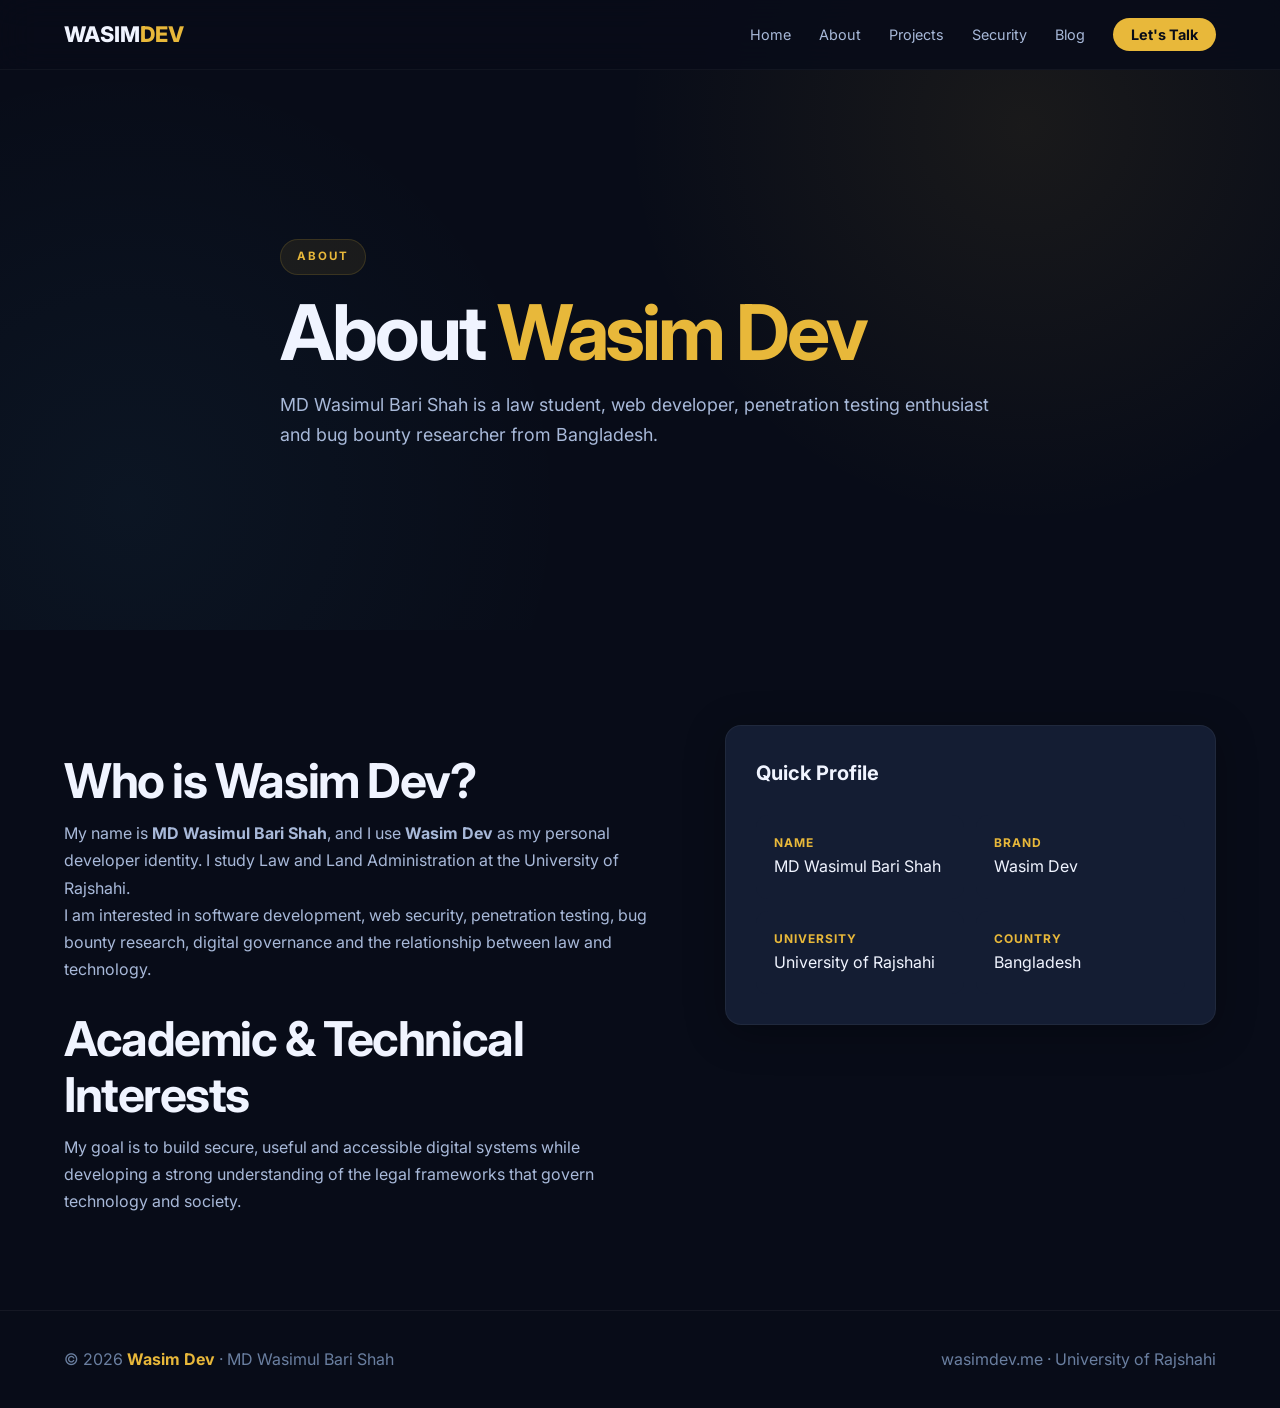
==== about/index.html @ ef6e9a5e "Rename Index.html to index.html" ====
<!doctype html><html lang="en"><head>
<meta charset="UTF-8"><meta name="viewport" content="width=device-width,initial-scale=1">
<title>About Wasim Dev | MD Wasimul Bari Shah</title>
<meta name="description" content="Learn about Wasim Dev (MD Wasimul Bari Shah), a University of Rajshahi law student, web developer and cybersecurity enthusiast from Bangladesh.">
<meta name="author" content="MD Wasimul Bari Shah">
<link rel="canonical" href="https://wasimdev.me/about">
<meta property="og:type" content="website"><meta property="og:title" content="About Wasim Dev | MD Wasimul Bari Shah"><meta property="og:description" content="Learn about Wasim Dev (MD Wasimul Bari Shah), a University of Rajshahi law student, web developer and cybersecurity enthusiast from Bangladesh."><meta property="og:url" content="https://wasimdev.me/about"><meta property="og:site_name" content="Wasim Dev">
<meta name="twitter:card" content="summary_large_image"><meta name="twitter:title" content="About Wasim Dev | MD Wasimul Bari Shah"><meta name="twitter:description" content="Learn about Wasim Dev (MD Wasimul Bari Shah), a University of Rajshahi law student, web developer and cybersecurity enthusiast from Bangladesh.">
<link rel="preconnect" href="https://fonts.googleapis.com"><link rel="preconnect" href="https://fonts.gstatic.com" crossorigin>
<link href="https://fonts.googleapis.com/css2?family=Inter:wght@400;500;600;700;800&display=swap" rel="stylesheet">
<link rel="stylesheet" href="/assets/style.css">
<script type="application/ld+json">
{
  "@context":"https://schema.org",
  "@type":"WebSite",
  "name":"Wasim Dev",
  "alternateName":["Wasim","WasimDev","MD Wasimul Bari Shah"],
  "url":"https://wasimdev.me/"
}
</script>
<script type="application/ld+json">
{
  "@context":"https://schema.org",
  "@type":"Person",
  "@id":"https://wasimdev.me/#person",
  "name":"MD Wasimul Bari Shah",
  "alternateName":["Wasim","Wasim Dev","WasimDev"],
  "url":"https://wasimdev.me/",
  "jobTitle":"Web Developer & Security Researcher",
  "description":"Law student, Web & App Developer, Penetration Tester and Bug Bounty Hunter.",
  "affiliation":{"@type":"CollegeOrUniversity","name":"University of Rajshahi","url":"https://www.ru.ac.bd/"},
  "knowsAbout":["Web Development","App Development","Cybersecurity","Penetration Testing","Bug Bounty Hunting","Law","Land Administration"]
}
</script>
</head>
<body><nav><div class="container nav-inner">
<a class="logo" href="/">WASIM<span>DEV</span></a>
<ul class="nav-links">
<li><a href="/">Home</a></li><li><a href="/about">About</a></li><li><a href="/projects">Projects</a></li><li><a href="/security">Security</a></li><li><a href="/blog">Blog</a></li><li><a class="nav-cta" href="/#contact">Let's Talk</a></li>
</ul><button class="menu" aria-label="Open navigation" aria-expanded="false">☰</button>
</div></nav><main><section class="page-hero"><div class="container"><span class="tag">About</span><h1>About <span class="gold">Wasim Dev</span></h1><p class="lead">MD Wasimul Bari Shah is a law student, web developer, penetration testing enthusiast and bug bounty researcher from Bangladesh.</p></div></section>
<section><div class="container about-layout"><article><h2>Who is Wasim Dev?</h2><p>My name is <strong>MD Wasimul Bari Shah</strong>, and I use <strong>Wasim Dev</strong> as my personal developer identity. I study Law and Land Administration at the University of Rajshahi.</p><p>I am interested in software development, web security, penetration testing, bug bounty research, digital governance and the relationship between law and technology.</p><h2>Academic & Technical Interests</h2><p>My goal is to build secure, useful and accessible digital systems while developing a strong understanding of the legal frameworks that govern technology and society.</p></article><aside class="card"><h3>Quick Profile</h3><div class="facts"><div class="fact"><strong>Name</strong><span>MD Wasimul Bari Shah</span></div><div class="fact"><strong>Brand</strong><span>Wasim Dev</span></div><div class="fact"><strong>University</strong><span>University of Rajshahi</span></div><div class="fact"><strong>Country</strong><span>Bangladesh</span></div></div></aside></div></section></main><footer><div class="container footer-inner"><div>© <span id="year"></span> <strong>Wasim Dev</strong> · MD Wasimul Bari Shah</div><div>wasimdev.me · University of Rajshahi</div></div></footer><script src="/assets/script.js" defer></script></body></html>
---- assets/style.css ----
:root{--bg:#080c18;--bg2:#0f1629;--card:#141d33;--card2:#1a2642;--text:#f0f4ff;--muted:#a8b9d9;--dim:#6a7fa0;--gold:#e8b83a;--gold2:#f5d96a;--blue:#4fc3f7;--radius:16px}
*{box-sizing:border-box;margin:0;padding:0}html{scroll-behavior:smooth}body{font-family:Inter,system-ui,sans-serif;background:var(--bg);color:var(--text);line-height:1.7;-webkit-font-smoothing:antialiased}a{text-decoration:none;color:inherit}img{max-width:100%;display:block}.container{max-width:1200px;margin:auto;padding:0 24px}
nav{position:fixed;top:0;left:0;width:100%;z-index:1000;padding:16px 0;background:rgba(8,12,24,.88);backdrop-filter:blur(18px);border-bottom:1px solid rgba(255,255,255,.04)}
.nav-inner{display:flex;align-items:center;justify-content:space-between}.logo{font-size:1.35rem;font-weight:800}.logo span,.gold{color:var(--gold)}.nav-links{display:flex;gap:28px;list-style:none;align-items:center}.nav-links a{color:var(--muted);font-size:.9rem}.nav-links a:hover,.nav-links a.active{color:var(--gold)}.nav-cta{background:var(--gold);color:#080c18!important;padding:8px 18px;border-radius:999px;font-weight:700!important}
.menu{display:none;background:none;border:0;color:white;font-size:1.5rem}.hero,.page-hero{padding:150px 0 90px;min-height:70vh;display:flex;align-items:center;background:radial-gradient(circle at 80% 20%,rgba(232,184,58,.08),transparent 35%),radial-gradient(circle at 10% 80%,rgba(79,195,247,.05),transparent 35%)}.hero-grid{display:grid;grid-template-columns:1.1fr .9fr;gap:60px;align-items:center}.tag{display:inline-block;color:var(--gold);background:rgba(232,184,58,.08);border:1px solid rgba(232,184,58,.15);padding:7px 16px;border-radius:999px;font-size:.72rem;letter-spacing:2px;text-transform:uppercase;font-weight:700;margin-bottom:18px}
h1{font-size:clamp(2.7rem,6vw,5rem);line-height:1.03;letter-spacing:-.04em}h2{font-size:clamp(2rem,4vw,3rem);line-height:1.15;letter-spacing:-.03em}h3{font-size:1.25rem}.lead{font-size:1.12rem;color:var(--muted);max-width:720px;margin-top:18px}.actions{display:flex;gap:14px;flex-wrap:wrap;margin-top:30px}.btn{display:inline-flex;align-items:center;gap:9px;padding:13px 25px;border-radius:999px;font-weight:700}.btn-primary{background:var(--gold);color:#080c18}.btn-secondary{border:1px solid rgba(255,255,255,.14);color:var(--text)}.btn:hover{transform:translateY(-2px)}
section{padding:95px 0}.section-head{text-align:center;max-width:720px;margin:0 auto 48px}.section-head p{color:var(--muted);margin-top:12px}.grid{display:grid;grid-template-columns:repeat(3,1fr);gap:24px}.grid-2{display:grid;grid-template-columns:repeat(2,1fr);gap:24px}.card{background:var(--card);border:1px solid rgba(255,255,255,.05);border-radius:var(--radius);padding:30px;box-shadow:0 8px 40px rgba(0,0,0,.3)}.card p{color:var(--muted);margin-top:10px}.card .icon{font-size:2rem;color:var(--gold);margin-bottom:14px}.chips{display:flex;flex-wrap:wrap;gap:8px;margin-top:18px}.chip{font-size:.72rem;color:var(--muted);padding:4px 11px;border:1px solid rgba(232,184,58,.12);border-radius:999px;background:rgba(232,184,58,.06)}
.about-layout{display:grid;grid-template-columns:1.1fr .9fr;gap:60px;align-items:start}.muted{color:var(--muted)}.facts{display:grid;grid-template-columns:repeat(2,1fr);gap:12px;margin-top:25px}.fact{background:var(--card);padding:18px;border-radius:12px}.fact strong{display:block;color:var(--gold);font-size:.75rem;text-transform:uppercase;letter-spacing:1px}.fact span{color:var(--text)}
article h2,article h3{margin:28px 0 12px}article p,article li{color:var(--muted)}article ul{padding-left:22px}article li{margin:6px 0}.post-list{display:grid;gap:18px}.post{display:block}.post:hover{border-color:rgba(232,184,58,.25)}
footer{padding:35px 0;border-top:1px solid rgba(255,255,255,.05);color:var(--dim)}.footer-inner{display:flex;justify-content:space-between;gap:20px;flex-wrap:wrap}.footer-inner strong{color:var(--gold)}
@media(max-width:850px){.hero-grid,.about-layout,.grid-2{grid-template-columns:1fr}.grid{grid-template-columns:1fr}.nav-links{position:fixed;right:-100%;top:0;width:280px;height:100vh;background:var(--bg2);flex-direction:column;justify-content:center;transition:.3s}.nav-links.open{right:0}.menu{display:block;z-index:1001}.nav-cta{padding:10px 24px}.hero{text-align:center}.hero .actions{justify-content:center}.facts{grid-template-columns:1fr}section{padding:70px 0}}
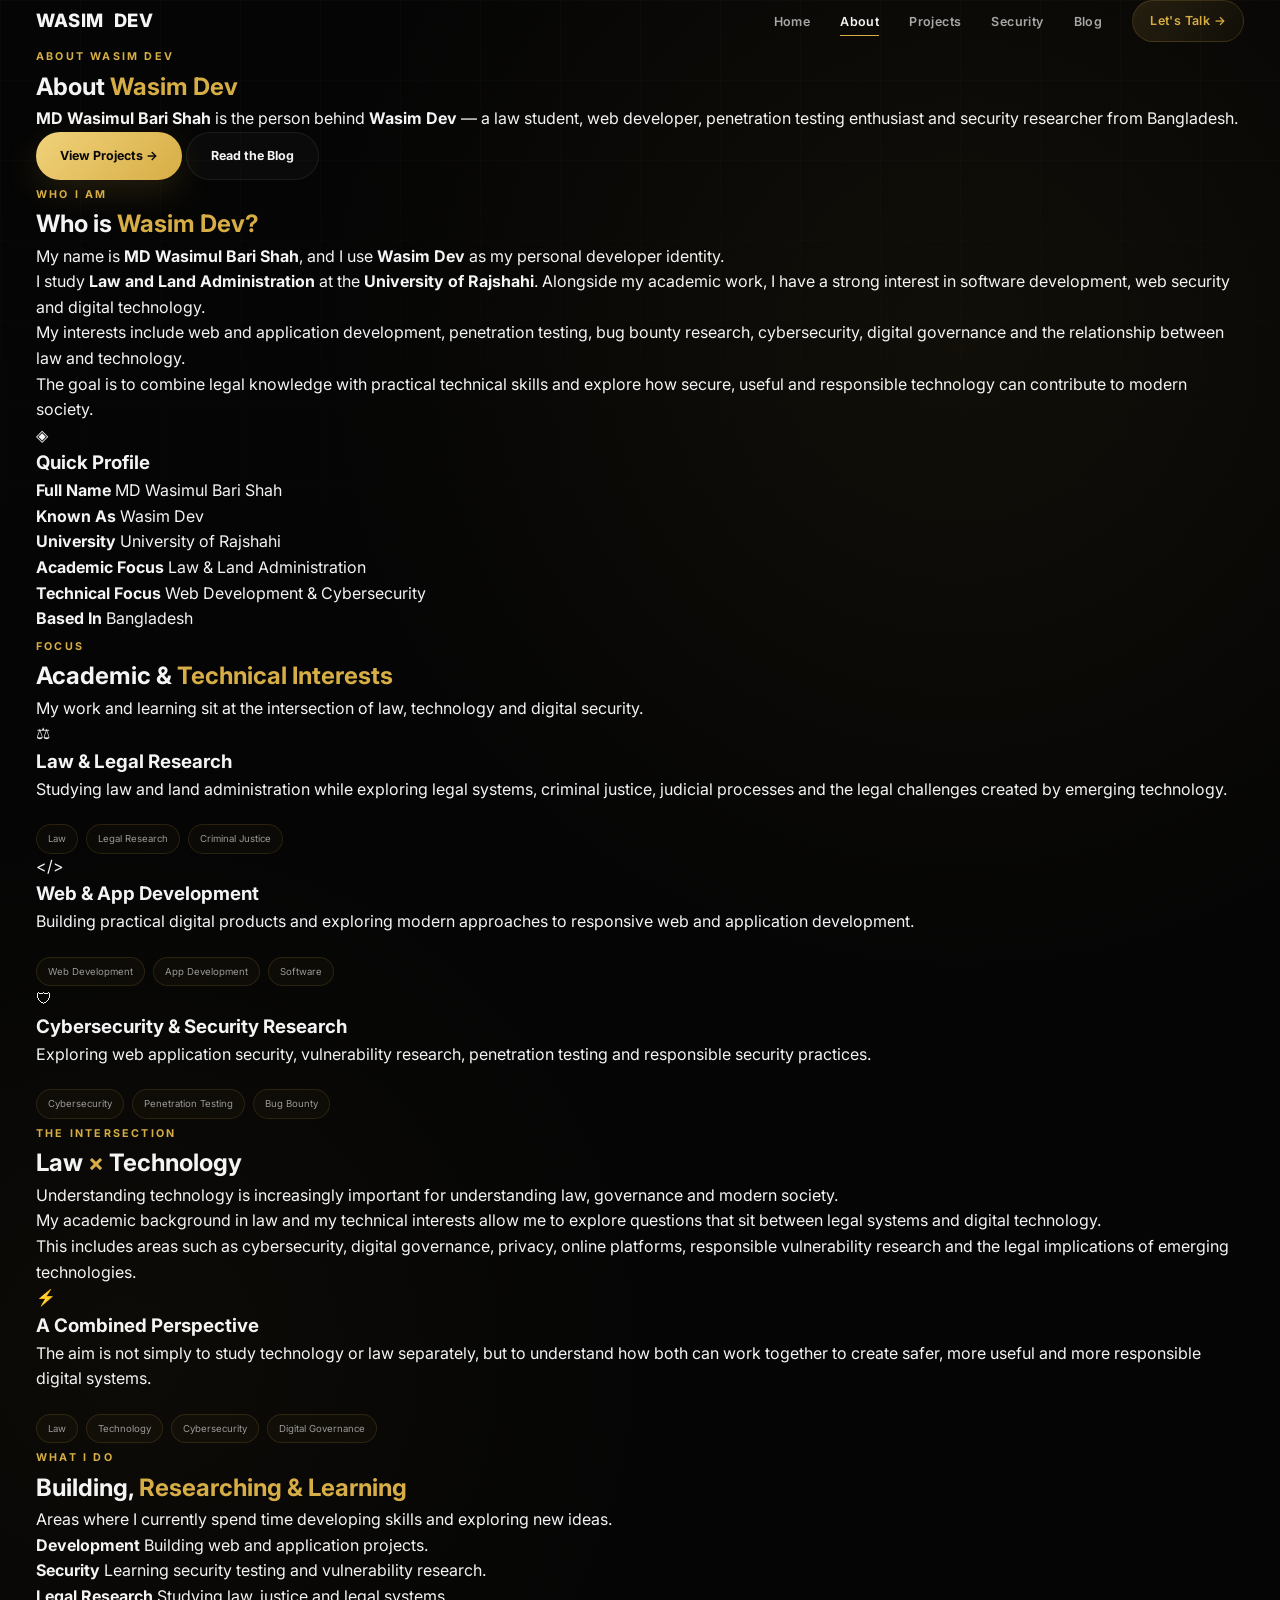
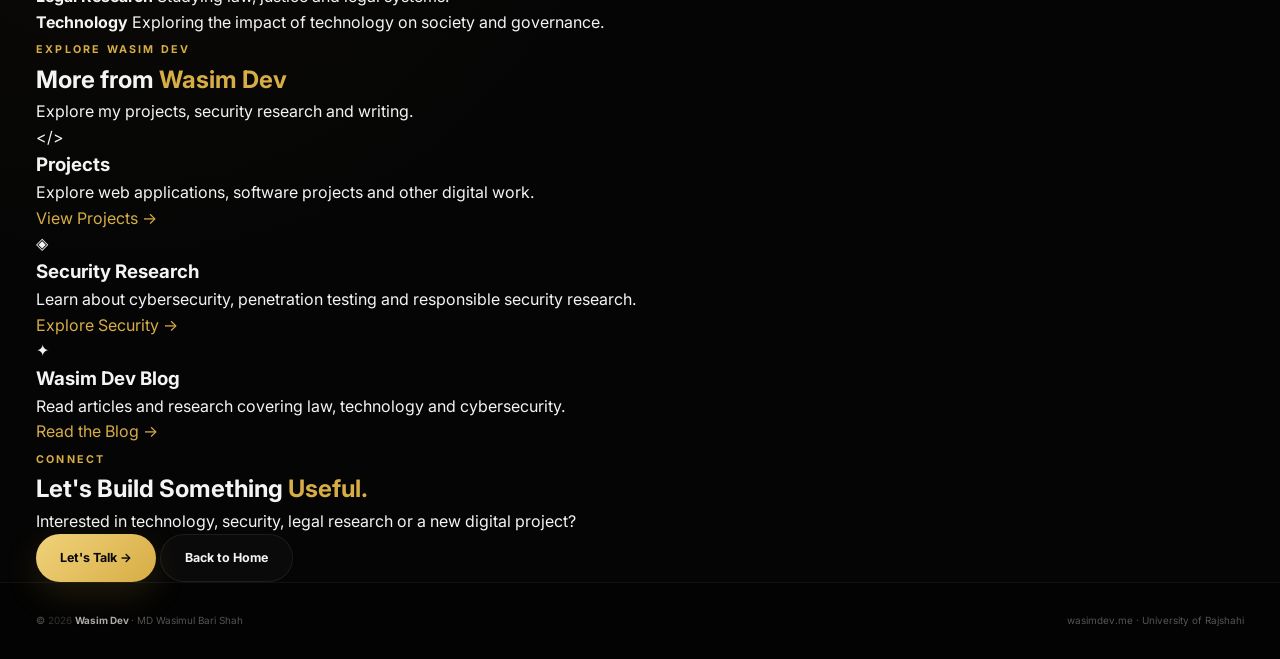
==== commit 9b6a566a: "Revise About page for SEO and content updates Updated the About page with enhanced SEO metadata, imp" ====
--- a/about/index.html
+++ b/about/index.html
@@ -1,42 +1,1183 @@
-<!doctype html><html lang="en"><head>
-<meta charset="UTF-8"><meta name="viewport" content="width=device-width,initial-scale=1">
-<title>About Wasim Dev | MD Wasimul Bari Shah</title>
-<meta name="description" content="Learn about Wasim Dev (MD Wasimul Bari Shah), a University of Rajshahi law student, web developer and cybersecurity enthusiast from Bangladesh.">
-<meta name="author" content="MD Wasimul Bari Shah">
-<link rel="canonical" href="https://wasimdev.me/about">
-<meta property="og:type" content="website"><meta property="og:title" content="About Wasim Dev | MD Wasimul Bari Shah"><meta property="og:description" content="Learn about Wasim Dev (MD Wasimul Bari Shah), a University of Rajshahi law student, web developer and cybersecurity enthusiast from Bangladesh."><meta property="og:url" content="https://wasimdev.me/about"><meta property="og:site_name" content="Wasim Dev">
-<meta name="twitter:card" content="summary_large_image"><meta name="twitter:title" content="About Wasim Dev | MD Wasimul Bari Shah"><meta name="twitter:description" content="Learn about Wasim Dev (MD Wasimul Bari Shah), a University of Rajshahi law student, web developer and cybersecurity enthusiast from Bangladesh.">
-<link rel="preconnect" href="https://fonts.googleapis.com"><link rel="preconnect" href="https://fonts.gstatic.com" crossorigin>
-<link href="https://fonts.googleapis.com/css2?family=Inter:wght@400;500;600;700;800&display=swap" rel="stylesheet">
-<link rel="stylesheet" href="/assets/style.css">
-<script type="application/ld+json">
-{
-  "@context":"https://schema.org",
-  "@type":"WebSite",
-  "name":"Wasim Dev",
-  "alternateName":["Wasim","WasimDev","MD Wasimul Bari Shah"],
-  "url":"https://wasimdev.me/"
-}
-</script>
-<script type="application/ld+json">
-{
-  "@context":"https://schema.org",
-  "@type":"Person",
-  "@id":"https://wasimdev.me/#person",
-  "name":"MD Wasimul Bari Shah",
-  "alternateName":["Wasim","Wasim Dev","WasimDev"],
-  "url":"https://wasimdev.me/",
-  "jobTitle":"Web Developer & Security Researcher",
-  "description":"Law student, Web & App Developer, Penetration Tester and Bug Bounty Hunter.",
-  "affiliation":{"@type":"CollegeOrUniversity","name":"University of Rajshahi","url":"https://www.ru.ac.bd/"},
-  "knowsAbout":["Web Development","App Development","Cybersecurity","Penetration Testing","Bug Bounty Hunting","Law","Land Administration"]
-}
-</script>
+<!doctype html>
+<html lang="en">
+
+<head>
+
+  <meta charset="UTF-8">
+
+  <meta
+    name="viewport"
+    content="width=device-width, initial-scale=1"
+  >
+
+  <!-- =====================================================
+       PRIMARY SEO
+  ====================================================== -->
+
+  <title>
+    About Wasim Dev | MD Wasimul Bari Shah | Developer & Security Researcher
+  </title>
+
+  <meta
+    name="description"
+    content="Learn about Wasim Dev, the developer identity of MD Wasimul Bari Shah — a University of Rajshahi law student, web developer and security researcher from Bangladesh exploring law, technology and cybersecurity."
+  >
+
+  <meta
+    name="author"
+    content="MD Wasimul Bari Shah"
+  >
+
+  <meta
+    name="robots"
+    content="index, follow, max-image-preview:large, max-snippet:-1, max-video-preview:-1"
+  >
+
+  <link
+    rel="canonical"
+    href="https://wasimdev.me/about/"
+  >
+
+
+  <!-- =====================================================
+       OPEN GRAPH
+  ====================================================== -->
+
+  <meta
+    property="og:type"
+    content="profile"
+  >
+
+  <meta
+    property="og:title"
+    content="About Wasim Dev | MD Wasimul Bari Shah"
+  >
+
+  <meta
+    property="og:description"
+    content="Learn about Wasim Dev (MD Wasimul Bari Shah), a University of Rajshahi law student, web developer and security researcher from Bangladesh."
+  >
+
+  <meta
+    property="og:url"
+    content="https://wasimdev.me/about/"
+  >
+
+  <meta
+    property="og:site_name"
+    content="Wasim Dev"
+  >
+
+  <meta
+    property="og:locale"
+    content="en_US"
+  >
+
+  <meta
+    property="og:image"
+    content="https://wasimdev.me/assets/wasim-profile.webp"
+  >
+
+  <meta
+    property="og:image:alt"
+    content="MD Wasimul Bari Shah — Wasim Dev"
+  >
+
+
+  <!-- =====================================================
+       TWITTER / X
+  ====================================================== -->
+
+  <meta
+    name="twitter:card"
+    content="summary_large_image"
+  >
+
+  <meta
+    name="twitter:title"
+    content="About Wasim Dev | MD Wasimul Bari Shah"
+  >
+
+  <meta
+    name="twitter:description"
+    content="Learn about Wasim Dev (MD Wasimul Bari Shah), a University of Rajshahi law student, web developer and security researcher from Bangladesh."
+  >
+
+  <meta
+    name="twitter:image"
+    content="https://wasimdev.me/assets/wasim-profile.webp"
+  >
+
+  <meta
+    name="twitter:image:alt"
+    content="MD Wasimul Bari Shah — Wasim Dev"
+  >
+
+
+  <!-- =====================================================
+       THEME
+  ====================================================== -->
+
+  <meta
+    name="theme-color"
+    content="#050505"
+  >
+
+  <meta
+    name="color-scheme"
+    content="dark"
+  >
+
+
+  <!-- =====================================================
+       FONTS
+  ====================================================== -->
+
+  <link
+    rel="preconnect"
+    href="https://fonts.googleapis.com"
+  >
+
+  <link
+    rel="preconnect"
+    href="https://fonts.gstatic.com"
+    crossorigin
+  >
+
+  <link
+    href="https://fonts.googleapis.com/css2?family=Inter:wght@400;500;600;700;800&display=swap"
+    rel="stylesheet"
+  >
+
+
+  <!-- =====================================================
+       MAIN CSS
+  ====================================================== -->
+
+  <link
+    rel="stylesheet"
+    href="/assets/style.css"
+  >
+
+
+  <!-- =====================================================
+       PERSON ENTITY
+  ====================================================== -->
+
+  <script type="application/ld+json">
+  {
+    "@context": "https://schema.org",
+    "@type": "Person",
+    "@id": "https://wasimdev.me/#person",
+    "name": "MD Wasimul Bari Shah",
+    "alternateName": [
+      "Wasim Dev",
+      "WasimDev",
+      "Wasim Shah",
+      "Developer Wasim",
+      "Wasimul Bari Shah"
+    ],
+    "url": "https://wasimdev.me/",
+    "image": "https://wasimdev.me/assets/wasim-profile.webp",
+    "jobTitle": "Web & App Developer, Security Researcher",
+    "description": "MD Wasimul Bari Shah, known online as Wasim Dev, is a law student, web developer and security researcher from Bangladesh.",
+    "affiliation": {
+      "@type": "CollegeOrUniversity",
+      "name": "University of Rajshahi",
+      "url": "https://www.ru.ac.bd/"
+    },
+    "knowsAbout": [
+      "Law",
+      "Land Administration",
+      "Legal Research",
+      "Criminal Law",
+      "Web Development",
+      "App Development",
+      "Cybersecurity",
+      "Penetration Testing",
+      "Bug Bounty Hunting",
+      "Digital Security",
+      "Technology"
+    ]
+  }
+  </script>
+
+
+  <!-- =====================================================
+       ABOUT PAGE SCHEMA
+  ====================================================== -->
+
+  <script type="application/ld+json">
+  {
+    "@context": "https://schema.org",
+    "@type": "AboutPage",
+    "@id": "https://wasimdev.me/about/#webpage",
+    "url": "https://wasimdev.me/about/",
+    "name": "About Wasim Dev | MD Wasimul Bari Shah",
+    "headline": "About Wasim Dev",
+    "description": "About MD Wasimul Bari Shah, known online as Wasim Dev — a University of Rajshahi law student, web developer and security researcher from Bangladesh.",
+    "inLanguage": "en",
+    "isPartOf": {
+      "@type": "WebSite",
+      "@id": "https://wasimdev.me/#website",
+      "url": "https://wasimdev.me/",
+      "name": "Wasim Dev"
+    },
+    "mainEntity": {
+      "@id": "https://wasimdev.me/#person"
+    }
+  }
+  </script>
+
+
+  <!-- =====================================================
+       BREADCRUMB SCHEMA
+  ====================================================== -->
+
+  <script type="application/ld+json">
+  {
+    "@context": "https://schema.org",
+    "@type": "BreadcrumbList",
+    "itemListElement": [
+      {
+        "@type": "ListItem",
+        "position": 1,
+        "name": "Home",
+        "item": "https://wasimdev.me/"
+      },
+      {
+        "@type": "ListItem",
+        "position": 2,
+        "name": "About",
+        "item": "https://wasimdev.me/about/"
+      }
+    ]
+  }
+  </script>
+
+
 </head>
-<body><nav><div class="container nav-inner">
-<a class="logo" href="/">WASIM<span>DEV</span></a>
-<ul class="nav-links">
-<li><a href="/">Home</a></li><li><a href="/about">About</a></li><li><a href="/projects">Projects</a></li><li><a href="/security">Security</a></li><li><a href="/blog">Blog</a></li><li><a class="nav-cta" href="/#contact">Let's Talk</a></li>
-</ul><button class="menu" aria-label="Open navigation" aria-expanded="false">☰</button>
-</div></nav><main><section class="page-hero"><div class="container"><span class="tag">About</span><h1>About <span class="gold">Wasim Dev</span></h1><p class="lead">MD Wasimul Bari Shah is a law student, web developer, penetration testing enthusiast and bug bounty researcher from Bangladesh.</p></div></section>
-<section><div class="container about-layout"><article><h2>Who is Wasim Dev?</h2><p>My name is <strong>MD Wasimul Bari Shah</strong>, and I use <strong>Wasim Dev</strong> as my personal developer identity. I study Law and Land Administration at the University of Rajshahi.</p><p>I am interested in software development, web security, penetration testing, bug bounty research, digital governance and the relationship between law and technology.</p><h2>Academic & Technical Interests</h2><p>My goal is to build secure, useful and accessible digital systems while developing a strong understanding of the legal frameworks that govern technology and society.</p></article><aside class="card"><h3>Quick Profile</h3><div class="facts"><div class="fact"><strong>Name</strong><span>MD Wasimul Bari Shah</span></div><div class="fact"><strong>Brand</strong><span>Wasim Dev</span></div><div class="fact"><strong>University</strong><span>University of Rajshahi</span></div><div class="fact"><strong>Country</strong><span>Bangladesh</span></div></div></aside></div></section></main><footer><div class="container footer-inner"><div>© <span id="year"></span> <strong>Wasim Dev</strong> · MD Wasimul Bari Shah</div><div>wasimdev.me · University of Rajshahi</div></div></footer><script src="/assets/script.js" defer></script></body></html>
+
+
+<body>
+
+
+  <!-- =====================================================
+       NAVIGATION
+  ====================================================== -->
+
+  <nav>
+
+    <div class="container nav-inner">
+
+      <a
+        class="logo"
+        href="/"
+        aria-label="Wasim Dev - Home"
+      >
+        WASIM<span>DEV</span>
+      </a>
+
+
+      <ul class="nav-links">
+
+        <li>
+          <a href="/">
+            Home
+          </a>
+        </li>
+
+        <li>
+          <a
+            class="active"
+            href="/about/"
+            aria-current="page"
+          >
+            About
+          </a>
+        </li>
+
+        <li>
+          <a href="/projects/">
+            Projects
+          </a>
+        </li>
+
+        <li>
+          <a href="/security/">
+            Security
+          </a>
+        </li>
+
+        <li>
+          <a href="/blog/">
+            Blog
+          </a>
+        </li>
+
+        <li>
+          <a
+            class="nav-cta"
+            href="/#contact"
+          >
+            Let's Talk →
+          </a>
+        </li>
+
+      </ul>
+
+
+      <button
+        class="menu"
+        type="button"
+        aria-label="Open navigation"
+        aria-expanded="false"
+      >
+        ☰
+      </button>
+
+    </div>
+
+  </nav>
+
+
+
+  <main>
+
+
+    <!-- =====================================================
+         HERO
+    ====================================================== -->
+
+    <section class="page-hero">
+
+      <div class="container">
+
+        <span class="tag">
+          ABOUT WASIM DEV
+        </span>
+
+
+        <h1>
+          About
+          <span class="gold">
+            Wasim Dev
+          </span>
+        </h1>
+
+
+        <p class="lead">
+          <strong>MD Wasimul Bari Shah</strong> is the person behind
+          <strong>Wasim Dev</strong> — a law student, web developer,
+          penetration testing enthusiast and security researcher
+          from Bangladesh.
+        </p>
+
+
+        <div class="actions">
+
+          <a
+            class="btn btn-primary"
+            href="/projects/"
+          >
+            View Projects →
+          </a>
+
+
+          <a
+            class="btn btn-secondary"
+            href="/blog/"
+          >
+            Read the Blog
+          </a>
+
+        </div>
+
+      </div>
+
+    </section>
+
+
+
+    <!-- =====================================================
+         WHO IS WASIM DEV?
+    ====================================================== -->
+
+    <section>
+
+      <div class="container about-layout">
+
+
+        <article>
+
+          <span class="tag">
+            WHO I AM
+          </span>
+
+
+          <h2>
+            Who is
+            <span class="gold">
+              Wasim Dev?
+            </span>
+          </h2>
+
+
+          <p class="lead">
+
+            My name is
+            <strong>MD Wasimul Bari Shah</strong>,
+            and I use <strong>Wasim Dev</strong> as my personal
+            developer identity.
+
+          </p>
+
+
+          <p>
+
+            I study <strong>Law and Land Administration</strong>
+            at the <strong>University of Rajshahi</strong>.
+            Alongside my academic work, I have a strong interest
+            in software development, web security and digital
+            technology.
+
+          </p>
+
+
+          <p>
+
+            My interests include web and application development,
+            penetration testing, bug bounty research, cybersecurity,
+            digital governance and the relationship between
+            law and technology.
+
+          </p>
+
+
+          <p>
+
+            The goal is to combine legal knowledge with practical
+            technical skills and explore how secure, useful and
+            responsible technology can contribute to modern society.
+
+          </p>
+
+        </article>
+
+
+
+        <!-- =================================================
+             QUICK PROFILE
+        ================================================== -->
+
+        <aside class="card">
+
+          <div class="icon">
+            ◈
+          </div>
+
+
+          <h3>
+            Quick Profile
+          </h3>
+
+
+          <div class="facts">
+
+
+            <div class="fact">
+
+              <strong>
+                Full Name
+              </strong>
+
+              <span>
+                MD Wasimul Bari Shah
+              </span>
+
+            </div>
+
+
+            <div class="fact">
+
+              <strong>
+                Known As
+              </strong>
+
+              <span>
+                Wasim Dev
+              </span>
+
+            </div>
+
+
+            <div class="fact">
+
+              <strong>
+                University
+              </strong>
+
+              <span>
+                University of Rajshahi
+              </span>
+
+            </div>
+
+
+            <div class="fact">
+
+              <strong>
+                Academic Focus
+              </strong>
+
+              <span>
+                Law & Land Administration
+              </span>
+
+            </div>
+
+
+            <div class="fact">
+
+              <strong>
+                Technical Focus
+              </strong>
+
+              <span>
+                Web Development & Cybersecurity
+              </span>
+
+            </div>
+
+
+            <div class="fact">
+
+              <strong>
+                Based In
+              </strong>
+
+              <span>
+                Bangladesh
+              </span>
+
+            </div>
+
+
+          </div>
+
+        </aside>
+
+
+      </div>
+
+    </section>
+
+
+
+    <!-- =====================================================
+         ACADEMIC & TECHNICAL INTERESTS
+    ====================================================== -->
+
+    <section>
+
+      <div class="container">
+
+
+        <div class="section-head">
+
+          <span class="tag">
+            FOCUS
+          </span>
+
+
+          <h2>
+            Academic &
+            <span class="gold">
+              Technical Interests
+            </span>
+          </h2>
+
+
+          <p>
+            My work and learning sit at the intersection of
+            law, technology and digital security.
+          </p>
+
+        </div>
+
+
+
+        <div class="grid">
+
+
+          <!-- LAW -->
+
+          <article class="card">
+
+            <div class="icon">
+              ⚖
+            </div>
+
+
+            <h3>
+              Law & Legal Research
+            </h3>
+
+
+            <p>
+
+              Studying law and land administration while exploring
+              legal systems, criminal justice, judicial processes
+              and the legal challenges created by emerging technology.
+
+            </p>
+
+
+            <div class="chips">
+
+              <span class="chip">
+                Law
+              </span>
+
+              <span class="chip">
+                Legal Research
+              </span>
+
+              <span class="chip">
+                Criminal Justice
+              </span>
+
+            </div>
+
+          </article>
+
+
+
+          <!-- DEVELOPMENT -->
+
+          <article class="card">
+
+            <div class="icon">
+              &lt;/&gt;
+            </div>
+
+
+            <h3>
+              Web & App Development
+            </h3>
+
+
+            <p>
+
+              Building practical digital products and exploring
+              modern approaches to responsive web and application
+              development.
+
+            </p>
+
+
+            <div class="chips">
+
+              <span class="chip">
+                Web Development
+              </span>
+
+              <span class="chip">
+                App Development
+              </span>
+
+              <span class="chip">
+                Software
+              </span>
+
+            </div>
+
+          </article>
+
+
+
+          <!-- SECURITY -->
+
+          <article class="card">
+
+            <div class="icon">
+              🛡
+            </div>
+
+
+            <h3>
+              Cybersecurity & Security Research
+            </h3>
+
+
+            <p>
+
+              Exploring web application security, vulnerability
+              research, penetration testing and responsible
+              security practices.
+
+            </p>
+
+
+            <div class="chips">
+
+              <span class="chip">
+                Cybersecurity
+              </span>
+
+              <span class="chip">
+                Penetration Testing
+              </span>
+
+              <span class="chip">
+                Bug Bounty
+              </span>
+
+            </div>
+
+          </article>
+
+
+        </div>
+
+      </div>
+
+    </section>
+
+
+
+    <!-- =====================================================
+         LAW × TECHNOLOGY
+    ====================================================== -->
+
+    <section>
+
+      <div class="container about-layout">
+
+
+        <div>
+
+          <span class="tag">
+            THE INTERSECTION
+          </span>
+
+
+          <h2>
+            Law
+            <span class="gold">×</span>
+            Technology
+          </h2>
+
+
+          <p class="lead">
+
+            Understanding technology is increasingly important
+            for understanding law, governance and modern society.
+
+          </p>
+
+
+          <p>
+
+            My academic background in law and my technical interests
+            allow me to explore questions that sit between legal
+            systems and digital technology.
+
+          </p>
+
+
+          <p>
+
+            This includes areas such as cybersecurity, digital
+            governance, privacy, online platforms, responsible
+            vulnerability research and the legal implications
+            of emerging technologies.
+
+          </p>
+
+        </div>
+
+
+        <div class="card">
+
+          <div class="icon">
+            ⚡
+          </div>
+
+
+          <h3>
+            A Combined Perspective
+          </h3>
+
+
+          <p>
+
+            The aim is not simply to study technology or law
+            separately, but to understand how both can work together
+            to create safer, more useful and more responsible
+            digital systems.
+
+          </p>
+
+
+          <div class="chips">
+
+            <span class="chip">
+              Law
+            </span>
+
+            <span class="chip">
+              Technology
+            </span>
+
+            <span class="chip">
+              Cybersecurity
+            </span>
+
+            <span class="chip">
+              Digital Governance
+            </span>
+
+          </div>
+
+        </div>
+
+
+      </div>
+
+    </section>
+
+
+
+    <!-- =====================================================
+         WHAT I DO
+    ====================================================== -->
+
+    <section>
+
+      <div class="container">
+
+
+        <div class="section-head">
+
+          <span class="tag">
+            WHAT I DO
+          </span>
+
+
+          <h2>
+            Building,
+            <span class="gold">
+              Researching & Learning
+            </span>
+          </h2>
+
+
+          <p>
+            Areas where I currently spend time developing skills
+            and exploring new ideas.
+          </p>
+
+        </div>
+
+
+
+        <div class="facts">
+
+
+          <div class="fact">
+
+            <strong>
+              Development
+            </strong>
+
+            <span>
+              Building web and application projects.
+            </span>
+
+          </div>
+
+
+          <div class="fact">
+
+            <strong>
+              Security
+            </strong>
+
+            <span>
+              Learning security testing and vulnerability research.
+            </span>
+
+          </div>
+
+
+          <div class="fact">
+
+            <strong>
+              Legal Research
+            </strong>
+
+            <span>
+              Studying law, justice and legal systems.
+            </span>
+
+          </div>
+
+
+          <div class="fact">
+
+            <strong>
+              Technology
+            </strong>
+
+            <span>
+              Exploring the impact of technology on society and governance.
+            </span>
+
+          </div>
+
+
+        </div>
+
+      </div>
+
+    </section>
+
+
+
+    <!-- =====================================================
+         EXPLORE
+    ====================================================== -->
+
+    <section>
+
+      <div class="container">
+
+
+        <div class="section-head">
+
+          <span class="tag">
+            EXPLORE WASIM DEV
+          </span>
+
+
+          <h2>
+            More from
+            <span class="gold">
+              Wasim Dev
+            </span>
+          </h2>
+
+
+          <p>
+            Explore my projects, security research and writing.
+          </p>
+
+        </div>
+
+
+
+        <div class="grid">
+
+
+          <a
+            class="card"
+            href="/projects/"
+          >
+
+            <div class="icon">
+              &lt;/&gt;
+            </div>
+
+
+            <h3>
+              Projects
+            </h3>
+
+
+            <p>
+              Explore web applications, software projects
+              and other digital work.
+            </p>
+
+
+            <span class="gold">
+              View Projects →
+            </span>
+
+          </a>
+
+
+
+          <a
+            class="card"
+            href="/security/"
+          >
+
+            <div class="icon">
+              ◈
+            </div>
+
+
+            <h3>
+              Security Research
+            </h3>
+
+
+            <p>
+              Learn about cybersecurity, penetration testing
+              and responsible security research.
+            </p>
+
+
+            <span class="gold">
+              Explore Security →
+            </span>
+
+          </a>
+
+
+
+          <a
+            class="card"
+            href="/blog/"
+          >
+
+            <div class="icon">
+              ✦
+            </div>
+
+
+            <h3>
+              Wasim Dev Blog
+            </h3>
+
+
+            <p>
+              Read articles and research covering law,
+              technology and cybersecurity.
+            </p>
+
+
+            <span class="gold">
+              Read the Blog →
+            </span>
+
+          </a>
+
+
+        </div>
+
+      </div>
+
+    </section>
+
+
+
+    <!-- =====================================================
+         CONTACT CTA
+    ====================================================== -->
+
+    <section id="contact">
+
+      <div class="container">
+
+
+        <div class="card">
+
+          <span class="tag">
+            CONNECT
+          </span>
+
+
+          <h2>
+            Let's Build Something
+            <span class="gold">
+              Useful.
+            </span>
+          </h2>
+
+
+          <p class="lead">
+
+            Interested in technology, security, legal research
+            or a new digital project?
+
+          </p>
+
+
+          <div class="actions">
+
+            <a
+              class="btn btn-primary"
+              href="/#contact"
+            >
+              Let's Talk →
+            </a>
+
+
+            <a
+              class="btn btn-secondary"
+              href="/"
+            >
+              Back to Home
+            </a>
+
+          </div>
+
+        </div>
+
+      </div>
+
+    </section>
+
+
+  </main>
+
+
+
+  <!-- =====================================================
+       FOOTER
+  ====================================================== -->
+
+  <footer>
+
+    <div class="container footer-inner">
+
+      <div>
+
+        © <span id="year"></span>
+
+        <strong>
+          Wasim Dev
+        </strong>
+
+        · MD Wasimul Bari Shah
+
+      </div>
+
+
+      <div>
+
+        wasimdev.me · University of Rajshahi
+
+      </div>
+
+    </div>
+
+  </footer>
+
+
+
+  <!-- =====================================================
+       JAVASCRIPT
+  ====================================================== -->
+
+  <script
+    src="/assets/script.js"
+    defer
+  ></script>
+
+</body>
+
+</html>
--- a/assets/style.css
+++ b/assets/style.css
@@ -1,11 +1,2962 @@
-:root{--bg:#080c18;--bg2:#0f1629;--card:#141d33;--card2:#1a2642;--text:#f0f4ff;--muted:#a8b9d9;--dim:#6a7fa0;--gold:#e8b83a;--gold2:#f5d96a;--blue:#4fc3f7;--radius:16px}
-*{box-sizing:border-box;margin:0;padding:0}html{scroll-behavior:smooth}body{font-family:Inter,system-ui,sans-serif;background:var(--bg);color:var(--text);line-height:1.7;-webkit-font-smoothing:antialiased}a{text-decoration:none;color:inherit}img{max-width:100%;display:block}.container{max-width:1200px;margin:auto;padding:0 24px}
-nav{position:fixed;top:0;left:0;width:100%;z-index:1000;padding:16px 0;background:rgba(8,12,24,.88);backdrop-filter:blur(18px);border-bottom:1px solid rgba(255,255,255,.04)}
-.nav-inner{display:flex;align-items:center;justify-content:space-between}.logo{font-size:1.35rem;font-weight:800}.logo span,.gold{color:var(--gold)}.nav-links{display:flex;gap:28px;list-style:none;align-items:center}.nav-links a{color:var(--muted);font-size:.9rem}.nav-links a:hover,.nav-links a.active{color:var(--gold)}.nav-cta{background:var(--gold);color:#080c18!important;padding:8px 18px;border-radius:999px;font-weight:700!important}
-.menu{display:none;background:none;border:0;color:white;font-size:1.5rem}.hero,.page-hero{padding:150px 0 90px;min-height:70vh;display:flex;align-items:center;background:radial-gradient(circle at 80% 20%,rgba(232,184,58,.08),transparent 35%),radial-gradient(circle at 10% 80%,rgba(79,195,247,.05),transparent 35%)}.hero-grid{display:grid;grid-template-columns:1.1fr .9fr;gap:60px;align-items:center}.tag{display:inline-block;color:var(--gold);background:rgba(232,184,58,.08);border:1px solid rgba(232,184,58,.15);padding:7px 16px;border-radius:999px;font-size:.72rem;letter-spacing:2px;text-transform:uppercase;font-weight:700;margin-bottom:18px}
-h1{font-size:clamp(2.7rem,6vw,5rem);line-height:1.03;letter-spacing:-.04em}h2{font-size:clamp(2rem,4vw,3rem);line-height:1.15;letter-spacing:-.03em}h3{font-size:1.25rem}.lead{font-size:1.12rem;color:var(--muted);max-width:720px;margin-top:18px}.actions{display:flex;gap:14px;flex-wrap:wrap;margin-top:30px}.btn{display:inline-flex;align-items:center;gap:9px;padding:13px 25px;border-radius:999px;font-weight:700}.btn-primary{background:var(--gold);color:#080c18}.btn-secondary{border:1px solid rgba(255,255,255,.14);color:var(--text)}.btn:hover{transform:translateY(-2px)}
-section{padding:95px 0}.section-head{text-align:center;max-width:720px;margin:0 auto 48px}.section-head p{color:var(--muted);margin-top:12px}.grid{display:grid;grid-template-columns:repeat(3,1fr);gap:24px}.grid-2{display:grid;grid-template-columns:repeat(2,1fr);gap:24px}.card{background:var(--card);border:1px solid rgba(255,255,255,.05);border-radius:var(--radius);padding:30px;box-shadow:0 8px 40px rgba(0,0,0,.3)}.card p{color:var(--muted);margin-top:10px}.card .icon{font-size:2rem;color:var(--gold);margin-bottom:14px}.chips{display:flex;flex-wrap:wrap;gap:8px;margin-top:18px}.chip{font-size:.72rem;color:var(--muted);padding:4px 11px;border:1px solid rgba(232,184,58,.12);border-radius:999px;background:rgba(232,184,58,.06)}
-.about-layout{display:grid;grid-template-columns:1.1fr .9fr;gap:60px;align-items:start}.muted{color:var(--muted)}.facts{display:grid;grid-template-columns:repeat(2,1fr);gap:12px;margin-top:25px}.fact{background:var(--card);padding:18px;border-radius:12px}.fact strong{display:block;color:var(--gold);font-size:.75rem;text-transform:uppercase;letter-spacing:1px}.fact span{color:var(--text)}
-article h2,article h3{margin:28px 0 12px}article p,article li{color:var(--muted)}article ul{padding-left:22px}article li{margin:6px 0}.post-list{display:grid;gap:18px}.post{display:block}.post:hover{border-color:rgba(232,184,58,.25)}
-footer{padding:35px 0;border-top:1px solid rgba(255,255,255,.05);color:var(--dim)}.footer-inner{display:flex;justify-content:space-between;gap:20px;flex-wrap:wrap}.footer-inner strong{color:var(--gold)}
-@media(max-width:850px){.hero-grid,.about-layout,.grid-2{grid-template-columns:1fr}.grid{grid-template-columns:1fr}.nav-links{position:fixed;right:-100%;top:0;width:280px;height:100vh;background:var(--bg2);flex-direction:column;justify-content:center;transition:.3s}.nav-links.open{right:0}.menu{display:block;z-index:1001}.nav-cta{padding:10px 24px}.hero{text-align:center}.hero .actions{justify-content:center}.facts{grid-template-columns:1fr}section{padding:70px 0}}
+/* =========================================================
+   WASIM DEV — FINAL PREMIUM PORTFOLIO
+   Theme: Black / Gold / Cyber-Law
+========================================================= */
+
+/* =========================
+   RESET
+========================= */
+
+*,
+*::before,
+*::after {
+    margin: 0;
+    padding: 0;
+    box-sizing: border-box;
+}
+
+:root {
+    --bg: #050505;
+    --bg-soft: #0a0a0a;
+    --bg-card: #0d0d0d;
+    --bg-card-2: #111111;
+
+    --gold: #d7ad45;
+    --gold-light: #f0d27a;
+    --gold-dark: #9b7524;
+
+    --white: #f4f4f4;
+    --text: #d5d5d5;
+    --muted: #858585;
+
+    --border: rgba(215, 173, 69, 0.18);
+    --border-soft: rgba(255, 255, 255, 0.07);
+
+    --glow: rgba(215, 173, 69, 0.18);
+    --radius: 18px;
+
+    --transition: 0.35s cubic-bezier(.22,.61,.36,1);
+
+    --container: 1240px;
+}
+
+html {
+    scroll-behavior: smooth;
+}
+
+body {
+    font-family: "Inter", Arial, sans-serif;
+    background:
+        radial-gradient(
+            circle at 75% 15%,
+            rgba(215,173,69,.06),
+            transparent 30%
+        ),
+        radial-gradient(
+            circle at 10% 60%,
+            rgba(215,173,69,.035),
+            transparent 30%
+        ),
+        var(--bg);
+
+    color: var(--white);
+    line-height: 1.6;
+    overflow-x: hidden;
+    -webkit-font-smoothing: antialiased;
+}
+
+body::before {
+    content: "";
+    position: fixed;
+    inset: 0;
+    pointer-events: none;
+    z-index: -1;
+    background-image:
+        linear-gradient(
+            rgba(255,255,255,.018) 1px,
+            transparent 1px
+        ),
+        linear-gradient(
+            90deg,
+            rgba(255,255,255,.018) 1px,
+            transparent 1px
+        );
+    background-size: 80px 80px;
+    mask-image: linear-gradient(
+        to bottom,
+        black,
+        transparent 80%
+    );
+}
+
+a {
+    color: inherit;
+    text-decoration: none;
+}
+
+button,
+input,
+textarea {
+    font: inherit;
+}
+
+img {
+    display: block;
+    max-width: 100%;
+}
+
+.container {
+    width: min(
+        calc(100% - 48px),
+        var(--container)
+    );
+    margin-inline: auto;
+}
+
+
+/* =========================
+   SCROLLBAR
+========================= */
+
+::-webkit-scrollbar {
+    width: 8px;
+}
+
+::-webkit-scrollbar-track {
+    background: #050505;
+}
+
+::-webkit-scrollbar-thumb {
+    background: var(--gold-dark);
+    border-radius: 20px;
+}
+
+::-webkit-scrollbar-thumb:hover {
+    background: var(--gold);
+}
+
+
+/* =========================
+   HEADER
+========================= */
+
+.site-header {
+    position: fixed;
+    top: 0;
+    left: 0;
+    width: 100%;
+    z-index: 1000;
+
+    padding: 20px 0;
+
+    background: rgba(5,5,5,.68);
+    backdrop-filter: blur(18px);
+    -webkit-backdrop-filter: blur(18px);
+
+    border-bottom: 1px solid transparent;
+
+    transition:
+        background var(--transition),
+        padding var(--transition),
+        border-color var(--transition),
+        box-shadow var(--transition);
+}
+
+.site-header.scrolled {
+    padding: 14px 0;
+
+    background: rgba(5,5,5,.94);
+
+    border-bottom-color:
+        rgba(215,173,69,.12);
+
+    box-shadow:
+        0 15px 50px rgba(0,0,0,.45);
+}
+
+.nav-inner {
+    display: flex;
+    align-items: center;
+    justify-content: space-between;
+    gap: 30px;
+}
+
+.logo {
+    display: inline-flex;
+    align-items: center;
+    gap: 10px;
+
+    font-size: 1.15rem;
+    font-weight: 800;
+    letter-spacing: .5px;
+}
+
+.logo-mark {
+    color: var(--gold);
+    font-size: 1.05rem;
+    font-weight: 700;
+}
+
+.logo .gold {
+    color: var(--gold);
+}
+
+.nav-links {
+    display: flex;
+    align-items: center;
+    gap: 30px;
+
+    list-style: none;
+}
+
+.nav-links a {
+    position: relative;
+
+    color: #a7a7a7;
+
+    font-size: .78rem;
+    font-weight: 600;
+    letter-spacing: .4px;
+
+    transition:
+        color var(--transition);
+}
+
+.nav-links a:not(.nav-cta)::after {
+    content: "";
+
+    position: absolute;
+    left: 0;
+    bottom: -7px;
+
+    width: 0;
+    height: 1px;
+
+    background: var(--gold);
+
+    transition: width var(--transition);
+}
+
+.nav-links a:hover,
+.nav-links a.active {
+    color: var(--white);
+}
+
+.nav-links a:hover::after,
+.nav-links a.active::after {
+    width: 100%;
+}
+
+.nav-cta {
+    display: inline-flex;
+    align-items: center;
+    gap: 8px;
+
+    padding: 10px 17px;
+
+    border: 1px solid var(--border);
+    border-radius: 999px;
+
+    background:
+        linear-gradient(
+            135deg,
+            rgba(215,173,69,.14),
+            rgba(215,173,69,.035)
+        );
+
+    color: var(--gold) !important;
+
+    transition:
+        transform var(--transition),
+        background var(--transition),
+        border-color var(--transition),
+        box-shadow var(--transition);
+}
+
+.nav-cta:hover {
+    transform: translateY(-2px);
+
+    background:
+        linear-gradient(
+            135deg,
+            rgba(215,173,69,.24),
+            rgba(215,173,69,.06)
+        );
+
+    border-color: rgba(215,173,69,.45);
+
+    box-shadow:
+        0 10px 30px rgba(215,173,69,.08);
+}
+
+.menu {
+    display: none;
+
+    border: 0;
+    background: transparent;
+
+    color: var(--white);
+
+    font-size: 1.5rem;
+
+    cursor: pointer;
+}
+
+
+/* =========================
+   GENERAL
+========================= */
+
+.tag,
+.section-label {
+    display: inline-flex;
+    align-items: center;
+    gap: 9px;
+
+    color: var(--gold);
+
+    font-size: .67rem;
+    font-weight: 700;
+
+    letter-spacing: 2.2px;
+    text-transform: uppercase;
+}
+
+.tag span {
+    color: #6c5b35;
+}
+
+.section-label {
+    margin-bottom: 14px;
+}
+
+.gold {
+    color: var(--gold);
+}
+
+.gold-line {
+    width: 45px;
+    height: 2px;
+
+    margin: 12px 0 28px;
+
+    background:
+        linear-gradient(
+            90deg,
+            var(--gold),
+            transparent
+        );
+}
+
+.btn {
+    display: inline-flex;
+    align-items: center;
+    justify-content: center;
+    gap: 12px;
+
+    min-height: 48px;
+
+    padding: 0 24px;
+
+    border-radius: 999px;
+
+    font-size: .78rem;
+    font-weight: 700;
+
+    transition:
+        transform var(--transition),
+        background var(--transition),
+        border-color var(--transition),
+        box-shadow var(--transition);
+}
+
+.btn-primary {
+    color: #090909;
+
+    background:
+        linear-gradient(
+            135deg,
+            var(--gold-light),
+            var(--gold)
+        );
+
+    box-shadow:
+        0 12px 35px rgba(215,173,69,.15);
+}
+
+.btn-primary:hover {
+    transform: translateY(-3px);
+
+    box-shadow:
+        0 18px 42px rgba(215,173,69,.25);
+}
+
+.btn-secondary {
+    color: var(--white);
+
+    border: 1px solid var(--border-soft);
+
+    background: rgba(255,255,255,.025);
+}
+
+.btn-secondary:hover {
+    transform: translateY(-3px);
+
+    border-color:
+        rgba(215,173,69,.28);
+
+    background:
+        rgba(215,173,69,.06);
+}
+
+
+/* =========================
+   HERO
+========================= */
+
+.hero {
+    position: relative;
+
+    min-height: 780px;
+
+    display: flex;
+    align-items: center;
+
+    padding:
+        150px 0
+        90px;
+
+    overflow: hidden;
+}
+
+.hero::before {
+    content: "";
+
+    position: absolute;
+
+    width: 650px;
+    height: 650px;
+
+    top: 5%;
+    right: 16%;
+
+    border-radius: 50%;
+
+    background:
+        radial-gradient(
+            circle,
+            rgba(215,173,69,.09),
+            transparent 68%
+        );
+
+    pointer-events: none;
+}
+
+.hero-grid {
+    position: relative;
+
+    display: grid;
+
+    grid-template-columns:
+        minmax(0, 1.15fr)
+        minmax(300px, .8fr)
+        minmax(180px, .42fr);
+
+    gap: 35px;
+
+    align-items: center;
+}
+
+.hero-content {
+    position: relative;
+    z-index: 3;
+}
+
+.hero-content h1 {
+    margin-top: 16px;
+
+    font-size:
+        clamp(
+            3.6rem,
+            6vw,
+            6.2rem
+        );
+
+    line-height: .98;
+
+    letter-spacing: -.055em;
+
+    font-weight: 800;
+}
+
+.hero-content h2 {
+    margin-top: 16px;
+
+    color: #bcbcbc;
+
+    font-size:
+        clamp(
+            1rem,
+            1.8vw,
+            1.35rem
+        );
+
+    font-weight: 500;
+}
+
+.hero-description {
+    max-width: 610px;
+
+    margin-top: 18px;
+
+    color: #929292;
+
+    font-size: .94rem;
+
+    line-height: 1.85;
+}
+
+.hero-actions {
+    display: flex;
+    flex-wrap: wrap;
+    gap: 12px;
+
+    margin-top: 30px;
+}
+
+.social-row {
+    display: flex;
+    align-items: center;
+    flex-wrap: wrap;
+    gap: 10px;
+
+    margin-top: 30px;
+
+    color: #666;
+
+    font-size: .68rem;
+}
+
+.social-row a {
+    width: 33px;
+    height: 33px;
+
+    display: grid;
+    place-items: center;
+
+    border: 1px solid rgba(255,255,255,.08);
+    border-radius: 50%;
+
+    color: #999;
+
+    font-size: .67rem;
+    font-weight: 700;
+
+    transition:
+        color var(--transition),
+        border-color var(--transition),
+        transform var(--transition),
+        background var(--transition);
+}
+
+.social-row a:hover {
+    color: #0a0a0a;
+
+    background: var(--gold);
+
+    border-color: var(--gold);
+
+    transform: translateY(-3px);
+}
+
+
+/* =========================
+   HERO VISUAL
+========================= */
+
+.hero-visual {
+    position: relative;
+
+    min-height: 560px;
+
+    display: flex;
+    align-items: center;
+    justify-content: center;
+}
+
+.hero-glow {
+    position: absolute;
+
+    width: 390px;
+    height: 390px;
+
+    border-radius: 50%;
+
+    background:
+        radial-gradient(
+            circle,
+            rgba(215,173,69,.22),
+            rgba(215,173,69,.06) 35%,
+            transparent 70%
+        );
+
+    filter: blur(3px);
+
+    animation:
+        heroGlow 7s ease-in-out infinite alternate;
+}
+
+@keyframes heroGlow {
+
+    from {
+        transform: scale(.94);
+        opacity: .75;
+    }
+
+    to {
+        transform: scale(1.08);
+        opacity: 1;
+    }
+}
+
+.hero-ring {
+    position: absolute;
+
+    border-radius: 50%;
+
+    border: 1px solid
+        rgba(215,173,69,.25);
+
+    pointer-events: none;
+}
+
+.hero-ring-one {
+    width: 470px;
+    height: 470px;
+
+    animation:
+        rotateRing 24s linear infinite;
+}
+
+.hero-ring-two {
+    width: 370px;
+    height: 370px;
+
+    border-color:
+        rgba(255,255,255,.08);
+
+    border-style: dashed;
+
+    animation:
+        rotateRingReverse 30s linear infinite;
+}
+
+@keyframes rotateRing {
+
+    from {
+        transform: rotate(0deg);
+    }
+
+    to {
+        transform: rotate(360deg);
+    }
+
+}
+
+@keyframes rotateRingReverse {
+
+    from {
+        transform: rotate(360deg);
+    }
+
+    to {
+        transform: rotate(0deg);
+    }
+
+}
+
+.portrait-frame {
+    position: relative;
+
+    z-index: 3;
+
+    width: 330px;
+    height: 470px;
+
+    overflow: hidden;
+
+    border-radius:
+        165px
+        165px
+        35px
+        35px;
+
+    border:
+        1px solid
+        rgba(215,173,69,.4);
+
+    background:
+        linear-gradient(
+            145deg,
+            #1a1a1a,
+            #080808
+        );
+
+    box-shadow:
+        0 0 0 12px rgba(215,173,69,.025),
+        0 0 70px rgba(215,173,69,.12),
+        0 30px 80px rgba(0,0,0,.65);
+
+    animation:
+        portraitFloat 6s ease-in-out infinite;
+}
+
+@keyframes portraitFloat {
+
+    0%,
+    100% {
+        transform: translateY(0);
+    }
+
+    50% {
+        transform: translateY(-8px);
+    }
+
+}
+
+.portrait-frame::before {
+    content: "";
+
+    position: absolute;
+    inset: 0;
+
+    z-index: 2;
+
+    pointer-events: none;
+
+    background:
+        linear-gradient(
+            180deg,
+            rgba(215,173,69,.08),
+            transparent 25%,
+            transparent 70%,
+            rgba(0,0,0,.45)
+        );
+}
+
+.portrait-frame img {
+    width: 100%;
+    height: 100%;
+
+    object-fit: cover;
+    object-position: center top;
+
+    filter:
+        contrast(1.04)
+        saturate(.88);
+
+    transition:
+        transform .7s cubic-bezier(.2,.7,.2,1),
+        filter .7s ease;
+}
+
+.portrait-frame:hover img {
+    transform: scale(1.035);
+
+    filter:
+        contrast(1.07)
+        saturate(1);
+}
+
+.law-symbol {
+    position: absolute;
+
+    z-index: 4;
+
+    top: 8%;
+    right: 2%;
+
+    width: 48px;
+    height: 48px;
+
+    display: grid;
+    place-items: center;
+
+    border:
+        1px solid
+        rgba(215,173,69,.3);
+
+    border-radius: 50%;
+
+    color: var(--gold);
+
+    background:
+        rgba(8,8,8,.8);
+
+    backdrop-filter: blur(8px);
+
+    box-shadow:
+        0 10px 35px rgba(0,0,0,.4);
+
+    animation:
+        floatSymbol 5s ease-in-out infinite;
+}
+
+@keyframes floatSymbol {
+
+    0%,
+    100% {
+        transform: translateY(0);
+    }
+
+    50% {
+        transform: translateY(-10px);
+    }
+
+}
+
+.network-line {
+    position: absolute;
+
+    z-index: 1;
+
+    width: 90px;
+    height: 1px;
+
+    background:
+        linear-gradient(
+            90deg,
+            transparent,
+            rgba(215,173,69,.35),
+            transparent
+        );
+
+    transform-origin: left center;
+
+    opacity: .6;
+}
+
+.network-one {
+    top: 25%;
+    left: 0;
+
+    transform: rotate(25deg);
+}
+
+.network-two {
+    bottom: 20%;
+    right: -2%;
+
+    transform: rotate(-35deg);
+}
+
+.network-three {
+    top: 12%;
+    left: 10%;
+
+    transform: rotate(-20deg);
+}
+
+
+/* =========================
+   HERO QUOTE
+========================= */
+
+.hero-quote {
+    align-self: end;
+
+    padding:
+        0 0 45px 20px;
+
+    border-left:
+        1px solid
+        rgba(215,173,69,.22);
+}
+
+.quote-mark {
+    color: var(--gold);
+
+    font-family: Georgia, serif;
+
+    font-size: 3rem;
+
+    line-height: .5;
+
+    opacity: .7;
+}
+
+.hero-quote p {
+    margin-top: 18px;
+
+    color: #d0d0d0;
+
+    font-size: 1.15rem;
+
+    line-height: 1.45;
+
+    font-weight: 500;
+}
+
+.quote-line {
+    width: 35px;
+    height: 2px;
+
+    margin-top: 20px;
+
+    background: var(--gold);
+}
+
+.hero-quote span {
+    display: block;
+
+    margin-top: 10px;
+
+    color: #5e5e5e;
+
+    font-size: .58rem;
+
+    letter-spacing: 1.8px;
+}
+
+
+/* =========================
+   HERO STATS
+========================= */
+
+.hero-stats {
+    grid-column: 2 / 4;
+
+    display: grid;
+
+    grid-template-columns:
+        repeat(4, 1fr);
+
+    gap: 12px;
+
+    margin-top: -10px;
+}
+
+.stat {
+    display: flex;
+    align-items: center;
+    gap: 12px;
+
+    min-height: 72px;
+
+    padding: 13px 15px;
+
+    border:
+        1px solid
+        rgba(255,255,255,.065);
+
+    border-radius: 12px;
+
+    background:
+        linear-gradient(
+            145deg,
+            rgba(255,255,255,.035),
+            rgba(255,255,255,.012)
+        );
+
+    transition:
+        transform var(--transition),
+        border-color var(--transition),
+        background var(--transition);
+}
+
+.stat:hover {
+    transform: translateY(-4px);
+
+    border-color:
+        rgba(215,173,69,.28);
+
+    background:
+        rgba(215,173,69,.045);
+}
+
+.stat-icon {
+    width: 34px;
+    height: 34px;
+
+    flex-shrink: 0;
+
+    display: grid;
+    place-items: center;
+
+    border-radius: 9px;
+
+    color: var(--gold);
+
+    background:
+        rgba(215,173,69,.07);
+
+    font-size: .78rem;
+}
+
+.stat strong {
+    display: block;
+
+    color: var(--gold);
+
+    font-size: 1.05rem;
+}
+
+.stat span {
+    display: block;
+
+    margin-top: 1px;
+
+    color: #686868;
+
+    font-size: .58rem;
+    letter-spacing: .2px;
+}
+
+
+/* =========================
+   QUICK INFO
+========================= */
+
+.quick-info {
+    position: relative;
+
+    padding: 30px 0;
+
+    border-top:
+        1px solid
+        rgba(255,255,255,.05);
+
+    border-bottom:
+        1px solid
+        rgba(255,255,255,.05);
+
+    background:
+        rgba(255,255,255,.012);
+}
+
+.quick-info-grid {
+    display: grid;
+
+    grid-template-columns:
+        repeat(4, 1fr);
+
+    gap: 0;
+}
+
+.quick-item {
+    display: flex;
+    align-items: center;
+    gap: 14px;
+
+    min-height: 72px;
+
+    padding:
+        8px 24px;
+
+    border-right:
+        1px solid
+        rgba(255,255,255,.06);
+}
+
+.quick-item:first-child {
+    padding-left: 0;
+}
+
+.quick-item:last-child {
+    border-right: 0;
+}
+
+.quick-icon {
+    width: 39px;
+    height: 39px;
+
+    flex-shrink: 0;
+
+    display: grid;
+    place-items: center;
+
+    border:
+        1px solid
+        rgba(215,173,69,.2);
+
+    border-radius: 10px;
+
+    color: var(--gold);
+
+    background:
+        rgba(215,173,69,.04);
+
+    font-size: .85rem;
+}
+
+.quick-item span {
+    display: block;
+
+    color: #626262;
+
+    font-size: .58rem;
+
+    text-transform: uppercase;
+
+    letter-spacing: 1.4px;
+}
+
+.quick-item strong {
+    display: block;
+
+    margin-top: 2px;
+
+    color: #ddd;
+
+    font-size: .78rem;
+}
+
+.quick-item small {
+    display: block;
+
+    margin-top: 1px;
+
+    color: #565656;
+
+    font-size: .58rem;
+}
+
+
+/* =========================
+   ABOUT SECTION
+========================= */
+
+.about-section {
+    padding: 120px 0;
+}
+
+.about-grid {
+    display: grid;
+
+    grid-template-columns:
+        minmax(0, 1fr)
+        minmax(300px, .62fr);
+
+    gap: 25px;
+}
+
+.about-card {
+    position: relative;
+
+    display: grid;
+
+    grid-template-columns:
+        220px 1fr;
+
+    gap: 35px;
+
+    padding: 35px;
+
+    border:
+        1px solid
+        rgba(255,255,255,.07);
+
+    border-radius: var(--radius);
+
+    background:
+        linear-gradient(
+            145deg,
+            rgba(255,255,255,.035),
+            rgba(255,255,255,.012)
+        );
+
+    overflow: hidden;
+}
+
+.about-card::before {
+    content: "";
+
+    position: absolute;
+
+    top: 0;
+    left: 0;
+
+    width: 35%;
+    height: 1px;
+
+    background:
+        linear-gradient(
+            90deg,
+            var(--gold),
+            transparent
+        );
+}
+
+.about-photo {
+    position: relative;
+
+    min-height: 320px;
+
+    overflow: hidden;
+
+    border-radius: 14px;
+
+    border:
+        1px solid
+        rgba(215,173,69,.18);
+
+    background: #111;
+}
+
+.about-photo img {
+    width: 100%;
+    height: 100%;
+
+    object-fit: cover;
+    object-position: center top;
+
+    filter:
+        grayscale(.08)
+        contrast(1.03);
+
+    transition:
+        transform .7s ease;
+}
+
+.about-photo:hover img {
+    transform: scale(1.04);
+}
+
+.photo-signature {
+    position: absolute;
+
+    left: 16px;
+    bottom: 14px;
+
+    color: rgba(255,255,255,.75);
+
+    font-family: Georgia, serif;
+
+    font-size: .9rem;
+
+    font-style: italic;
+}
+
+.about-content h2 {
+    max-width: 500px;
+
+    font-size:
+        clamp(
+            2rem,
+            3.5vw,
+            3.4rem
+        );
+
+    line-height: 1.08;
+
+    letter-spacing: -.035em;
+}
+
+.about-content p {
+    max-width: 600px;
+
+    margin-top: 18px;
+
+    color: #858585;
+
+    font-size: .86rem;
+
+    line-height: 1.9;
+}
+
+.about-content strong {
+    color: #ddd;
+}
+
+.chips {
+    display: flex;
+    flex-wrap: wrap;
+
+    gap: 8px;
+
+    margin-top: 22px;
+}
+
+.chip {
+    display: inline-flex;
+
+    padding: 6px 11px;
+
+    border:
+        1px solid
+        rgba(215,173,69,.14);
+
+    border-radius: 999px;
+
+    color: #999;
+
+    background:
+        rgba(215,173,69,.035);
+
+    font-size: .6rem;
+}
+
+
+/* =========================
+   SKILLS
+========================= */
+
+.skills {
+    grid-column: 1 / 2;
+
+    margin-top: 25px;
+
+    padding: 35px;
+
+    border:
+        1px solid
+        rgba(255,255,255,.07);
+
+    border-radius: var(--radius);
+
+    background:
+        linear-gradient(
+            145deg,
+            rgba(255,255,255,.028),
+            rgba(255,255,255,.008)
+        );
+}
+
+.skill-grid {
+    display: grid;
+
+    grid-template-columns:
+        repeat(2, 1fr);
+
+    gap: 14px;
+}
+
+.skill-card {
+    position: relative;
+
+    padding: 18px;
+
+    border:
+        1px solid
+        rgba(255,255,255,.055);
+
+    border-radius: 13px;
+
+    background:
+        rgba(0,0,0,.18);
+
+    transition:
+        transform var(--transition),
+        border-color var(--transition),
+        background var(--transition);
+}
+
+.skill-card:hover {
+    transform: translateY(-4px);
+
+    border-color:
+        rgba(215,173,69,.22);
+
+    background:
+        rgba(215,173,69,.035);
+}
+
+.skill-top {
+    display: flex;
+    align-items: center;
+
+    gap: 12px;
+}
+
+.skill-icon {
+    width: 36px;
+    height: 36px;
+
+    flex-shrink: 0;
+
+    display: grid;
+    place-items: center;
+
+    border-radius: 9px;
+
+    color: var(--gold);
+
+    background:
+        rgba(215,173,69,.07);
+
+    font-size: .75rem;
+}
+
+.skill-card h3 {
+    color: #ddd;
+
+    font-size: .78rem;
+
+    font-weight: 650;
+}
+
+.skill-card span {
+    display: block;
+
+    margin-top: 2px;
+
+    color: #555;
+
+    font-size: .55rem;
+}
+
+.progress {
+    width: 100%;
+    height: 3px;
+
+    margin-top: 15px;
+
+    overflow: hidden;
+
+    border-radius: 10px;
+
+    background:
+        rgba(255,255,255,.07);
+}
+
+.progress span {
+    display: block;
+
+    width: 0;
+    height: 100%;
+
+    border-radius: inherit;
+
+    background:
+        linear-gradient(
+            90deg,
+            var(--gold-dark),
+            var(--gold-light)
+        );
+
+    transition:
+        width 1.2s cubic-bezier(.22,.61,.36,1);
+}
+
+.skill-card b {
+    display: block;
+
+    margin-top: 6px;
+
+    color: var(--gold);
+
+    text-align: right;
+
+    font-size: .55rem;
+}
+
+
+/* =========================
+   CONTACT CARD
+========================= */
+
+.contact-card {
+    align-self: start;
+
+    position: relative;
+
+    padding: 40px 34px;
+
+    border:
+        1px solid
+        rgba(215,173,69,.18);
+
+    border-radius: var(--radius);
+
+    background:
+        radial-gradient(
+            circle at 90% 10%,
+            rgba(215,173,69,.12),
+            transparent 40%
+        ),
+        linear-gradient(
+            145deg,
+            rgba(215,173,69,.07),
+            rgba(255,255,255,.012)
+        );
+
+    overflow: hidden;
+}
+
+.contact-card::after {
+    content: "";
+
+    position: absolute;
+
+    width: 170px;
+    height: 170px;
+
+    right: -80px;
+    bottom: -80px;
+
+    border-radius: 50%;
+
+    border:
+        1px solid
+        rgba(215,173,69,.13);
+}
+
+.contact-card h2 {
+    max-width: 430px;
+
+    font-size:
+        clamp(
+            1.8rem,
+            3vw,
+            2.8rem
+        );
+
+    line-height: 1.05;
+
+    letter-spacing: -.04em;
+}
+
+.contact-card p {
+    margin-top: 18px;
+
+    color: #858585;
+
+    font-size: .82rem;
+
+    line-height: 1.8;
+}
+
+.contact-card .btn {
+    margin-top: 26px;
+}
+
+.email-link {
+    display: block;
+
+    margin-top: 22px;
+
+    color: #777;
+
+    font-size: .68rem;
+
+    transition:
+        color var(--transition);
+}
+
+.email-link:hover {
+    color: var(--gold);
+}
+
+
+/* =========================
+   FINAL CTA
+========================= */
+
+.final-cta {
+    padding: 70px 0 110px;
+}
+
+.final-cta-inner {
+    position: relative;
+
+    padding: 65px 40px;
+
+    text-align: center;
+
+    border:
+        1px solid
+        rgba(255,255,255,.07);
+
+    border-radius: 22px;
+
+    background:
+        radial-gradient(
+            circle at 50% 0%,
+            rgba(215,173,69,.1),
+            transparent 45%
+        ),
+        rgba(255,255,255,.015);
+
+    overflow: hidden;
+}
+
+.final-cta-inner::before,
+.final-cta-inner::after {
+    content: "";
+
+    position: absolute;
+
+    width: 140px;
+    height: 140px;
+
+    border-radius: 50%;
+
+    border:
+        1px solid
+        rgba(215,173,69,.08);
+}
+
+.final-cta-inner::before {
+    left: -70px;
+    top: -70px;
+}
+
+.final-cta-inner::after {
+    right: -70px;
+    bottom: -70px;
+}
+
+.final-cta-inner h2 {
+    max-width: 720px;
+
+    margin: 0 auto;
+
+    font-size:
+        clamp(
+            2rem,
+            4vw,
+            3.5rem
+        );
+
+    line-height: 1.08;
+
+    letter-spacing: -.04em;
+}
+
+.final-cta-inner p {
+    margin-top: 14px;
+
+    color: #777;
+
+    font-size: .84rem;
+}
+
+.final-cta-inner .hero-actions {
+    justify-content: center;
+}
+
+
+/* =========================
+   FOOTER
+========================= */
+
+footer {
+    padding: 30px 0;
+
+    border-top:
+        1px solid
+        rgba(255,255,255,.055);
+
+    background: #030303;
+}
+
+.footer-inner {
+    display: flex;
+    align-items: center;
+    justify-content: space-between;
+
+    gap: 20px;
+
+    color: #555;
+
+    font-size: .62rem;
+}
+
+.footer-inner strong {
+    color: #aaa;
+}
+
+.footer-inner span {
+    color: #343434;
+}
+
+
+/* =========================
+   REVEAL ANIMATION
+========================= */
+
+.reveal {
+    opacity: 0;
+
+    transform:
+        translateY(25px);
+
+    transition:
+        opacity .75s ease,
+        transform .75s cubic-bezier(.22,.61,.36,1);
+}
+
+.reveal.visible {
+    opacity: 1;
+
+    transform:
+        translateY(0);
+}
+
+.hero-content.reveal {
+    transition-delay: .05s;
+}
+
+.hero-visual.reveal {
+    transition-delay: .18s;
+}
+
+.hero-quote.reveal {
+    transition-delay: .3s;
+}
+
+.hero-stats.reveal {
+    transition-delay: .42s;
+}
+
+.quick-item:nth-child(2) {
+    transition-delay: .08s;
+}
+
+.quick-item:nth-child(3) {
+    transition-delay: .16s;
+}
+
+.quick-item:nth-child(4) {
+    transition-delay: .24s;
+}
+
+
+/* =========================
+   CARD HOVER CLASS
+========================= */
+
+.card-hover {
+    transform:
+        translateY(-5px);
+
+    border-color:
+        rgba(215,173,69,.24) !important;
+
+    box-shadow:
+        0 18px 50px rgba(0,0,0,.25),
+        0 0 30px rgba(215,173,69,.035);
+}
+
+
+/* =========================
+   PAGE READY
+========================= */
+
+body:not(.page-ready) .hero-content,
+body:not(.page-ready) .hero-visual,
+body:not(.page-ready) .hero-quote,
+body:not(.page-ready) .hero-stats {
+    opacity: 0;
+}
+
+
+/* =========================
+   RESPONSIVE — 1100px
+========================= */
+
+@media (max-width: 1100px) {
+
+    .hero-grid {
+        grid-template-columns:
+            minmax(0, 1fr)
+            minmax(280px, .75fr);
+
+        gap: 30px;
+    }
+
+    .hero-quote {
+        display: none;
+    }
+
+    .hero-stats {
+        grid-column: 1 / -1;
+    }
+
+    .hero-content h1 {
+        font-size:
+            clamp(
+                3.2rem,
+                7vw,
+                5rem
+            );
+    }
+
+}
+
+
+/* =========================
+   RESPONSIVE — 900px
+========================= */
+
+@media (max-width: 900px) {
+
+    .nav-links {
+        gap: 20px;
+    }
+
+    .hero {
+        padding-top: 125px;
+    }
+
+    .hero-grid {
+        grid-template-columns: 1fr;
+
+        text-align: center;
+    }
+
+    .hero-content {
+        display: flex;
+        flex-direction: column;
+        align-items: center;
+    }
+
+    .hero-description {
+        max-width: 680px;
+    }
+
+    .hero-actions {
+        justify-content: center;
+    }
+
+    .social-row {
+        justify-content: center;
+    }
+
+    .hero-visual {
+        min-height: 510px;
+    }
+
+    .hero-stats {
+        grid-column: auto;
+
+        width: 100%;
+
+        margin-top: 0;
+    }
+
+    .quick-info-grid {
+        grid-template-columns:
+            repeat(2, 1fr);
+    }
+
+    .quick-item {
+        border-bottom:
+            1px solid
+            rgba(255,255,255,.06);
+    }
+
+    .quick-item:nth-child(2) {
+        border-right: 0;
+    }
+
+    .quick-item:nth-child(3),
+    .quick-item:nth-child(4) {
+        border-bottom: 0;
+    }
+
+    .quick-item:nth-child(3) {
+        padding-left: 0;
+    }
+
+    .about-grid {
+        grid-template-columns: 1fr;
+    }
+
+    .skills {
+        grid-column: auto;
+    }
+
+    .contact-card {
+        grid-column: auto;
+    }
+
+}
+
+
+/* =========================
+   MOBILE NAV — 760px
+========================= */
+
+@media (max-width: 760px) {
+
+    .container {
+        width:
+            min(
+                calc(100% - 32px),
+                var(--container)
+            );
+    }
+
+    .site-header {
+        padding: 16px 0;
+    }
+
+    .menu {
+        display: block;
+
+        position: relative;
+
+        z-index: 1100;
+    }
+
+    .nav-links {
+        position: fixed;
+
+        top: 0;
+        right: -100%;
+
+        width: min(330px, 85vw);
+        height: 100vh;
+
+        display: flex;
+        flex-direction: column;
+        align-items: center;
+        justify-content: center;
+
+        gap: 26px;
+
+        padding: 40px;
+
+        background:
+            rgba(8,8,8,.97);
+
+        backdrop-filter: blur(20px);
+
+        border-left:
+            1px solid
+            rgba(215,173,69,.13);
+
+        box-shadow:
+            -20px 0 70px rgba(0,0,0,.6);
+
+        transition:
+            right .4s cubic-bezier(.22,.61,.36,1);
+    }
+
+    .nav-links.active {
+        right: 0;
+    }
+
+    .nav-links a {
+        font-size: .95rem;
+    }
+
+    .nav-cta {
+        padding: 11px 20px;
+    }
+
+    .hero {
+        min-height: auto;
+
+        padding:
+            125px 0
+            70px;
+    }
+
+    .hero-content h1 {
+        font-size:
+            clamp(
+                3rem,
+                13vw,
+                4.2rem
+            );
+    }
+
+    .hero-description {
+        font-size: .82rem;
+    }
+
+    .hero-visual {
+        min-height: 450px;
+    }
+
+    .portrait-frame {
+        width: 275px;
+        height: 390px;
+    }
+
+    .hero-ring-one {
+        width: 390px;
+        height: 390px;
+    }
+
+    .hero-ring-two {
+        width: 310px;
+        height: 310px;
+    }
+
+    .hero-glow {
+        width: 320px;
+        height: 320px;
+    }
+
+    .law-symbol {
+        right: 7%;
+        top: 7%;
+    }
+
+    .hero-stats {
+        grid-template-columns:
+            repeat(2, 1fr);
+    }
+
+    .stat {
+        min-height: 66px;
+    }
+
+    .about-section {
+        padding: 80px 0;
+    }
+
+    .about-card {
+        grid-template-columns: 1fr;
+
+        padding: 22px;
+    }
+
+    .about-photo {
+        min-height: 380px;
+    }
+
+    .skills {
+        padding: 24px;
+    }
+
+}
+
+
+/* =========================
+   MOBILE — 560px
+========================= */
+
+@media (max-width: 560px) {
+
+    .tag,
+    .section-label {
+        font-size: .58rem;
+
+        letter-spacing: 1.7px;
+    }
+
+    .hero-content h1 {
+        font-size: 2.9rem;
+    }
+
+    .hero-actions {
+        width: 100%;
+
+        flex-direction: column;
+    }
+
+    .hero-actions .btn {
+        width: 100%;
+    }
+
+    .social-row {
+        gap: 8px;
+    }
+
+    .hero-visual {
+        min-height: 390px;
+    }
+
+    .portrait-frame {
+        width: 230px;
+        height: 330px;
+    }
+
+    .hero-ring-one {
+        width: 330px;
+        height: 330px;
+    }
+
+    .hero-ring-two {
+        width: 270px;
+        height: 270px;
+    }
+
+    .hero-glow {
+        width: 280px;
+        height: 280px;
+    }
+
+    .law-symbol {
+        width: 40px;
+        height: 40px;
+
+        font-size: .8rem;
+    }
+
+    .hero-stats {
+        grid-template-columns: 1fr;
+    }
+
+    .quick-info-grid {
+        grid-template-columns: 1fr;
+    }
+
+    .quick-item,
+    .quick-item:first-child,
+    .quick-item:nth-child(3) {
+        padding: 14px 0;
+
+        border-right: 0;
+
+        border-bottom:
+            1px solid
+            rgba(255,255,255,.06);
+    }
+
+    .quick-item:last-child {
+        border-bottom: 0;
+    }
+
+    .skill-grid {
+        grid-template-columns: 1fr;
+    }
+
+    .contact-card {
+        padding: 30px 24px;
+    }
+
+    .final-cta-inner {
+        padding: 50px 22px;
+    }
+
+    .footer-inner {
+        flex-direction: column;
+
+        text-align: center;
+    }
+
+}
+
+
+/* =========================
+   MOBILE — 400px
+========================= */
+
+@media (max-width: 400px) {
+
+    .hero-content h1 {
+        font-size: 2.55rem;
+    }
+
+    .hero-content h2 {
+        font-size: .95rem;
+    }
+
+    .portrait-frame {
+        width: 210px;
+        height: 300px;
+    }
+
+    .hero-ring-one {
+        width: 300px;
+        height: 300px;
+    }
+
+    .hero-ring-two {
+        width: 245px;
+        height: 245px;
+    }
+
+    .hero-glow {
+        width: 250px;
+        height: 250px;
+    }
+
+    .about-photo {
+        min-height: 320px;
+    }
+
+}
+
+
+/* =========================
+   ACCESSIBILITY
+========================= */
+
+:focus-visible {
+    outline:
+        2px solid
+        var(--gold);
+
+    outline-offset: 4px;
+}
+
+@media (prefers-reduced-motion: reduce) {
+
+    *,
+    *::before,
+    *::after {
+        animation-duration: .01ms !important;
+        animation-iteration-count: 1 !important;
+        transition-duration: .01ms !important;
+        scroll-behavior: auto !important;
+    }
+
+    .reveal {
+        opacity: 1;
+        transform: none;
+    }
+
+}
+/* =========================================================
+   FINAL FIXED DESIGN OVERRIDE
+   Wasim Dev — Target Screenshot Alignment
+   ========================================================= */
+
+/* =========================
+   DESKTOP HEADER FIX
+   ========================= */
+
+nav.site-header,
+.site-header {
+    position: fixed;
+    top: 0;
+    left: 0;
+    width: 100%;
+    z-index: 1000;
+}
+
+.site-header .container {
+    width: min(calc(100% - 80px), 1360px);
+}
+
+.site-header {
+    padding: 18px 0;
+    background: rgba(3, 5, 7, .88);
+    backdrop-filter: blur(18px);
+    -webkit-backdrop-filter: blur(18px);
+    border-bottom: 1px solid rgba(255,255,255,.08);
+}
+
+.site-header.scrolled {
+    padding: 13px 0;
+    background: rgba(3,5,7,.96);
+    border-bottom-color: rgba(215,173,69,.15);
+}
+
+
+/* =========================
+   MAIN CONTAINER
+   ========================= */
+
+.container {
+    width: min(calc(100% - 72px), 1420px);
+}
+
+
+/* =========================
+   HERO — FINAL DESKTOP
+   ========================= */
+
+.hero {
+    min-height: 760px;
+    padding: 125px 0 35px;
+    display: flex;
+    align-items: center;
+}
+
+.hero-grid {
+    width: 100%;
+    display: grid;
+
+    grid-template-columns:
+        minmax(0, 1.15fr)
+        minmax(430px, .9fr)
+        minmax(185px, .38fr);
+
+    gap: 28px;
+
+    align-items: center;
+}
+
+
+/* =========================
+   HERO TEXT
+   ========================= */
+
+.hero-content {
+    max-width: 650px;
+    z-index: 5;
+}
+
+.hero-content h1 {
+    font-size: clamp(4rem, 5.2vw, 5.8rem);
+    line-height: .94;
+    letter-spacing: -.065em;
+    margin-top: 18px;
+}
+
+.hero-content h2 {
+    margin-top: 15px;
+    font-size: clamp(1.15rem, 1.7vw, 1.45rem);
+    color: #eeeeee;
+    font-weight: 700;
+}
+
+.hero-description {
+    max-width: 590px;
+    margin-top: 15px;
+    font-size: .92rem;
+    line-height: 1.75;
+    color: #a4a4a4;
+}
+
+.hero-actions {
+    margin-top: 24px;
+}
+
+.social-row {
+    margin-top: 22px;
+}
+
+
+/* =========================
+   HERO PHOTO — BIGGER
+   ========================= */
+
+.hero-visual {
+    min-height: 600px;
+    position: relative;
+
+    display: flex;
+    align-items: center;
+    justify-content: center;
+}
+
+.hero-glow {
+    width: 500px;
+    height: 500px;
+
+    background:
+        radial-gradient(
+            circle,
+            rgba(215,173,69,.25),
+            rgba(215,173,69,.08) 38%,
+            transparent 72%
+        );
+}
+
+.hero-ring-one {
+    width: 570px;
+    height: 570px;
+}
+
+.hero-ring-two {
+    width: 460px;
+    height: 460px;
+}
+
+
+/* IMPORTANT:
+   Actual photo stays inside a controlled premium frame.
+*/
+
+.portrait-frame {
+    width: 365px;
+    height: 520px;
+
+    border-radius:
+        185px
+        185px
+        42px
+        42px;
+
+    box-shadow:
+        0 0 0 14px rgba(215,173,69,.025),
+        0 0 100px rgba(215,173,69,.16),
+        0 35px 100px rgba(0,0,0,.72);
+}
+
+.portrait-frame img {
+    width: 100%;
+    height: 100%;
+
+    object-fit: cover;
+
+    /*
+      Adjust this if your actual uploaded photo
+      needs slightly more/less headroom.
+    */
+    object-position: center 18%;
+
+    filter:
+        contrast(1.06)
+        saturate(.92)
+        brightness(.96);
+}
+
+
+/* =========================
+   HERO QUOTE
+   ========================= */
+
+.hero-quote {
+    align-self: center;
+
+    min-width: 155px;
+
+    padding:
+        0 0 25px 20px;
+
+    border-left:
+        1px solid
+        rgba(215,173,69,.28);
+}
+
+.quote-mark {
+    font-size: 3.2rem;
+}
+
+.hero-quote p {
+    font-size: 1.08rem;
+    line-height: 1.48;
+}
+
+
+/* =========================
+   HERO STATS
+   ========================= */
+
+/*
+   THIS IS THE MAJOR FIX.
+
+   Previously:
+   grid-column: 2 / 4
+
+   That pushed the stats underneath the photo.
+
+   Target:
+   stats stay vertically on the RIGHT.
+*/
+
+.hero-stats {
+    grid-column: 3;
+    grid-row: 1;
+
+    display: grid;
+    grid-template-columns: 1fr;
+
+    gap: 10px;
+
+    width: 100%;
+    margin-top: 0;
+
+    align-self: center;
+}
+
+.stat {
+    min-height: 78px;
+
+    padding: 13px 14px;
+
+    border-radius: 12px;
+
+    background:
+        linear-gradient(
+            145deg,
+            rgba(255,255,255,.035),
+            rgba(255,255,255,.012)
+        );
+}
+
+.stat-icon {
+    width: 38px;
+    height: 38px;
+}
+
+.stat strong {
+    font-size: 1.05rem;
+}
+
+.stat span {
+    font-size: .57rem;
+}
+
+
+/* =========================
+   QUICK INFO STRIP
+   ========================= */
+
+.quick-info {
+    padding: 24px 0;
+
+    border-top:
+        1px solid rgba(255,255,255,.07);
+
+    border-bottom:
+        1px solid rgba(255,255,255,.07);
+
+    background:
+        rgba(8,10,12,.72);
+}
+
+.quick-info-grid {
+    grid-template-columns:
+        repeat(4, 1fr);
+}
+
+.quick-item {
+    min-height: 76px;
+    padding: 8px 28px;
+}
+
+.quick-item:first-child {
+    padding-left: 8px;
+}
+
+
+/* =========================
+   ABOUT AREA
+   ========================= */
+
+.about-section {
+    padding: 55px 0 70px;
+}
+
+.about-grid {
+    grid-template-columns:
+        minmax(0, 1fr)
+        minmax(280px, .32fr);
+
+    gap: 24px;
+    align-items: start;
+}
+
+.about-card {
+    grid-template-columns:
+        185px
+        1fr;
+
+    gap: 28px;
+
+    padding: 20px;
+
+    min-height: 300px;
+}
+
+.about-photo {
+    min-height: 260px;
+    height: 100%;
+}
+
+.about-content h2 {
+    max-width: 650px;
+
+    font-size:
+        clamp(
+            2rem,
+            3vw,
+            3.1rem
+        );
+}
+
+
+/* =========================
+   SKILLS
+   ========================= */
+
+.skills {
+    margin-top: 20px;
+    padding: 24px;
+}
+
+.skill-grid {
+    gap: 12px;
+}
+
+.skill-card {
+    padding: 15px;
+}
+
+
+/* =========================
+   CONTACT
+   ========================= */
+
+.contact-card {
+    padding: 28px 25px;
+}
+
+.contact-card h2 {
+    font-size: 2rem;
+}
+
+
+/* =========================
+   REMOVE EXCESSIVE EMPTY SPACE
+   ========================= */
+
+section {
+    position: relative;
+}
+
+.hero + .quick-info {
+    margin-top: 0;
+}
+
+
+/* =========================================================
+   LARGE DESKTOP — 1500px+
+   ========================================================= */
+
+@media (min-width: 1500px) {
+
+    .container {
+        width: min(calc(100% - 100px), 1450px);
+    }
+
+    .hero {
+        min-height: 790px;
+    }
+
+    .hero-grid {
+        grid-template-columns:
+            minmax(0, 1.12fr)
+            minmax(470px, .9fr)
+            200px;
+
+        gap: 35px;
+    }
+
+    .portrait-frame {
+        width: 390px;
+        height: 555px;
+    }
+
+    .hero-visual {
+        min-height: 620px;
+    }
+
+    .hero-content h1 {
+        font-size: 6rem;
+    }
+}
+
+
+/* =========================================================
+   TABLET
+   ========================================================= */
+
+@media (max-width: 1100px) {
+
+    .container {
+        width: min(calc(100% - 48px), 1000px);
+    }
+
+    .hero {
+        padding-top: 120px;
+    }
+
+    .hero-grid {
+        grid-template-columns:
+            minmax(0, 1fr)
+            minmax(330px, .8fr);
+
+        gap: 25px;
+    }
+
+    .hero-quote {
+        display: none;
+    }
+
+    .hero-stats {
+        grid-column: 1 / -1;
+        grid-row: auto;
+
+        grid-template-columns:
+            repeat(4, 1fr);
+
+        margin-top: 0;
+    }
+
+    .portrait-frame {
+        width: 320px;
+        height: 465px;
+    }
+
+    .hero-ring-one {
+        width: 480px;
+        height: 480px;
+    }
+
+    .hero-ring-two {
+        width: 390px;
+        height: 390px;
+    }
+
+    .about-grid {
+        grid-template-columns: 1fr;
+    }
+}
+
+
+/* =========================================================
+   MOBILE
+   ========================================================= */
+
+@media (max-width: 900px) {
+
+    .hero {
+        min-height: auto;
+        padding: 120px 0 60px;
+    }
+
+    .hero-grid {
+        grid-template-columns: 1fr;
+        text-align: center;
+    }
+
+    .hero-content {
+        max-width: 720px;
+        margin-inline: auto;
+
+        display: flex;
+        flex-direction: column;
+        align-items: center;
+    }
+
+    .hero-description {
+        max-width: 650px;
+    }
+
+    .hero-actions,
+    .social-row {
+        justify-content: center;
+    }
+
+    .hero-visual {
+        min-height: 530px;
+    }
+
+    .portrait-frame {
+        width: 300px;
+        height: 430px;
+    }
+
+    .hero-stats {
+        grid-column: auto;
+        grid-row: auto;
+
+        width: 100%;
+
+        grid-template-columns:
+            repeat(2, 1fr);
+    }
+
+    .quick-info-grid {
+        grid-template-columns:
+            repeat(2, 1fr);
+    }
+
+    .about-grid {
+        grid-template-columns: 1fr;
+    }
+}
+
+
+/* =========================================================
+   MOBILE NAV
+   ========================================================= */
+
+@media (max-width: 760px) {
+
+    .container {
+        width:
+            min(
+                calc(100% - 32px),
+                var(--container)
+            );
+    }
+
+    .site-header {
+        padding: 15px 0;
+    }
+
+    .hero {
+        padding:
+            105px 0
+            50px;
+    }
+
+    .hero-content h1 {
+        font-size:
+            clamp(
+                3rem,
+                14vw,
+                4.3rem
+            );
+    }
+
+    .hero-content h2 {
+        font-size: 1rem;
+    }
+
+    .hero-description {
+        font-size: .82rem;
+    }
+
+    .hero-visual {
+        min-height: 470px;
+    }
+
+    .portrait-frame {
+        width: 275px;
+        height: 395px;
+    }
+
+    .hero-ring-one {
+        width: 410px;
+        height: 410px;
+    }
+
+    .hero-ring-two {
+        width: 330px;
+        height: 330px;
+    }
+
+    .hero-glow {
+        width: 340px;
+        height: 340px;
+    }
+
+    .hero-stats {
+        grid-template-columns: 1fr;
+    }
+
+    .quick-info-grid {
+        grid-template-columns: 1fr;
+    }
+
+    .quick-item,
+    .quick-item:first-child,
+    .quick-item:nth-child(3) {
+        padding: 14px 0;
+        border-right: 0;
+        border-bottom:
+            1px solid
+            rgba(255,255,255,.06);
+    }
+
+    .quick-item:last-child {
+        border-bottom: 0;
+    }
+
+    .about-card {
+        grid-template-columns: 1fr;
+        padding: 20px;
+    }
+
+    .about-photo {
+        min-height: 380px;
+    }
+
+    .skill-grid {
+        grid-template-columns: 1fr;
+    }
+}
+
+
+/* =========================================================
+   SMALL MOBILE
+   ========================================================= */
+
+@media (max-width: 560px) {
+
+    .hero-content h1 {
+        font-size: 2.8rem;
+    }
+
+    .hero-actions {
+        width: 100%;
+        flex-direction: column;
+    }
+
+    .hero-actions .btn {
+        width: 100%;
+    }
+
+    .hero-visual {
+        min-height: 410px;
+    }
+
+    .portrait-frame {
+        width: 235px;
+        height: 340px;
+    }
+
+    .hero-ring-one {
+        width: 340px;
+        height: 340px;
+    }
+
+    .hero-ring-two {
+        width: 280px;
+        height: 280px;
+    }
+
+    .hero-glow {
+        width: 290px;
+        height: 290px;
+    }
+
+    .about-photo {
+        min-height: 340px;
+    }
+}
+
+
+/* =========================================================
+   SAFETY — PREVENT PHOTO FROM BREAKING LAYOUT
+   ========================================================= */
+
+.hero-photo {
+    max-width: 100%;
+    height: auto;
+}
+
+.portrait-frame {
+    flex-shrink: 0;
+}
+
+.portrait-frame img {
+    display: block;
+}
+
+
+/* =========================================================
+   FINAL PREMIUM POLISH
+   ========================================================= */
+
+.hero::after {
+    content: "";
+
+    position: absolute;
+    left: 0;
+    right: 0;
+    bottom: 0;
+
+    height: 1px;
+
+    background:
+        linear-gradient(
+            90deg,
+            transparent,
+            rgba(215,173,69,.18),
+            transparent
+        );
+
+    pointer-events: none;
+}
+
+.quick-info,
+.about-card,
+.skills,
+.contact-card {
+    box-shadow:
+        0 20px 70px rgba(0,0,0,.18);
+}
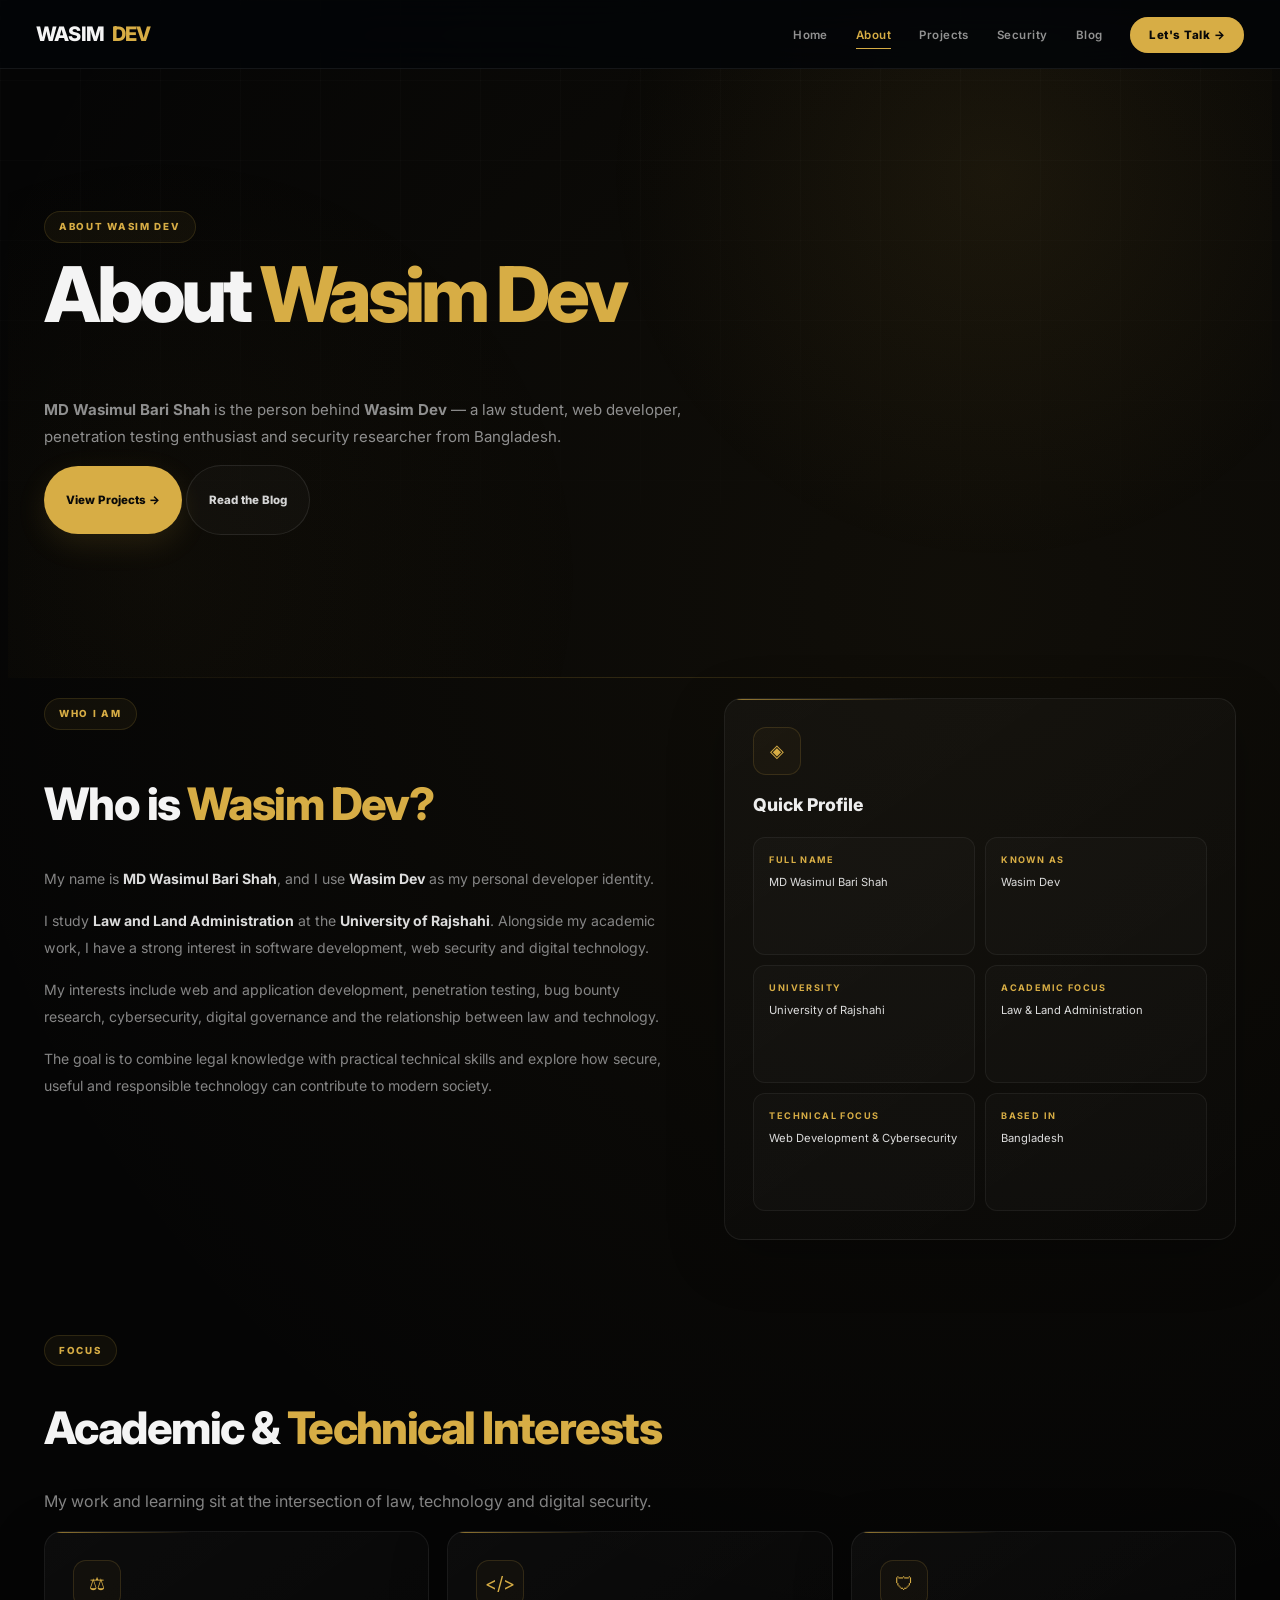
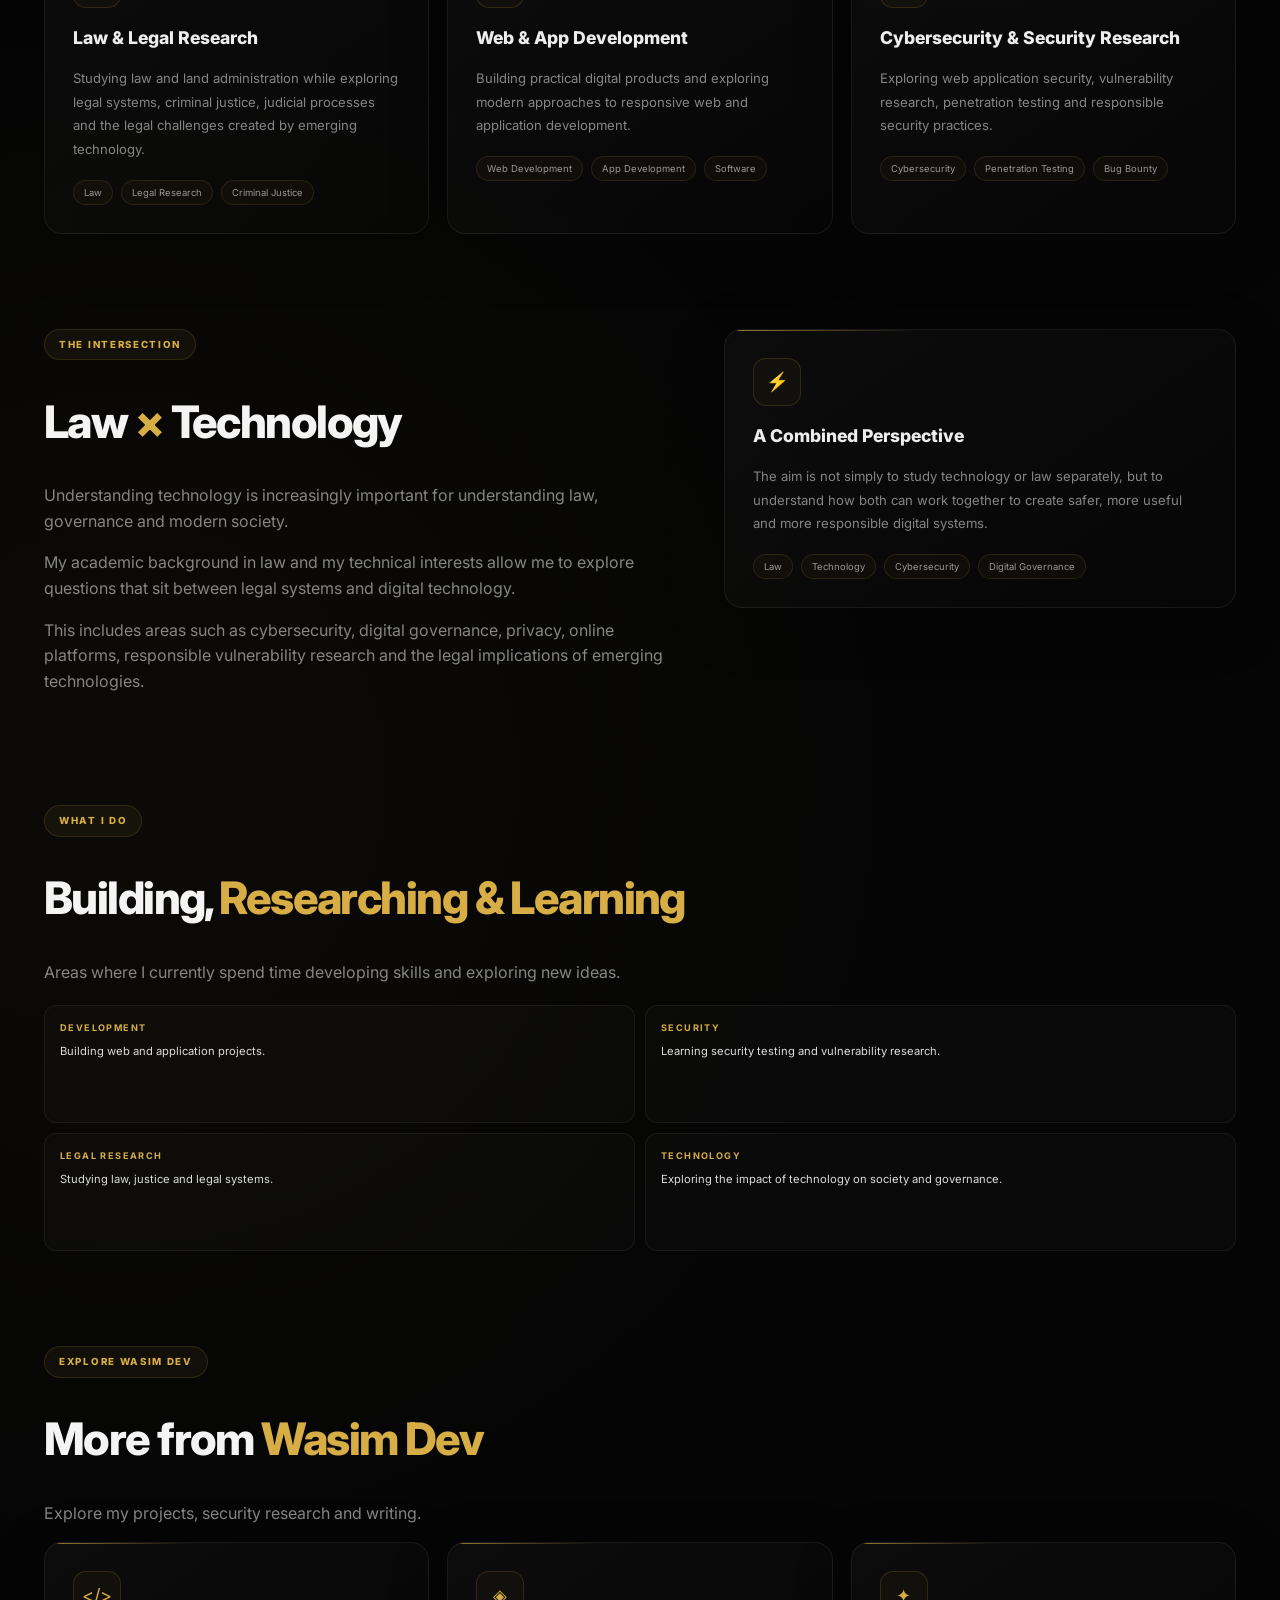
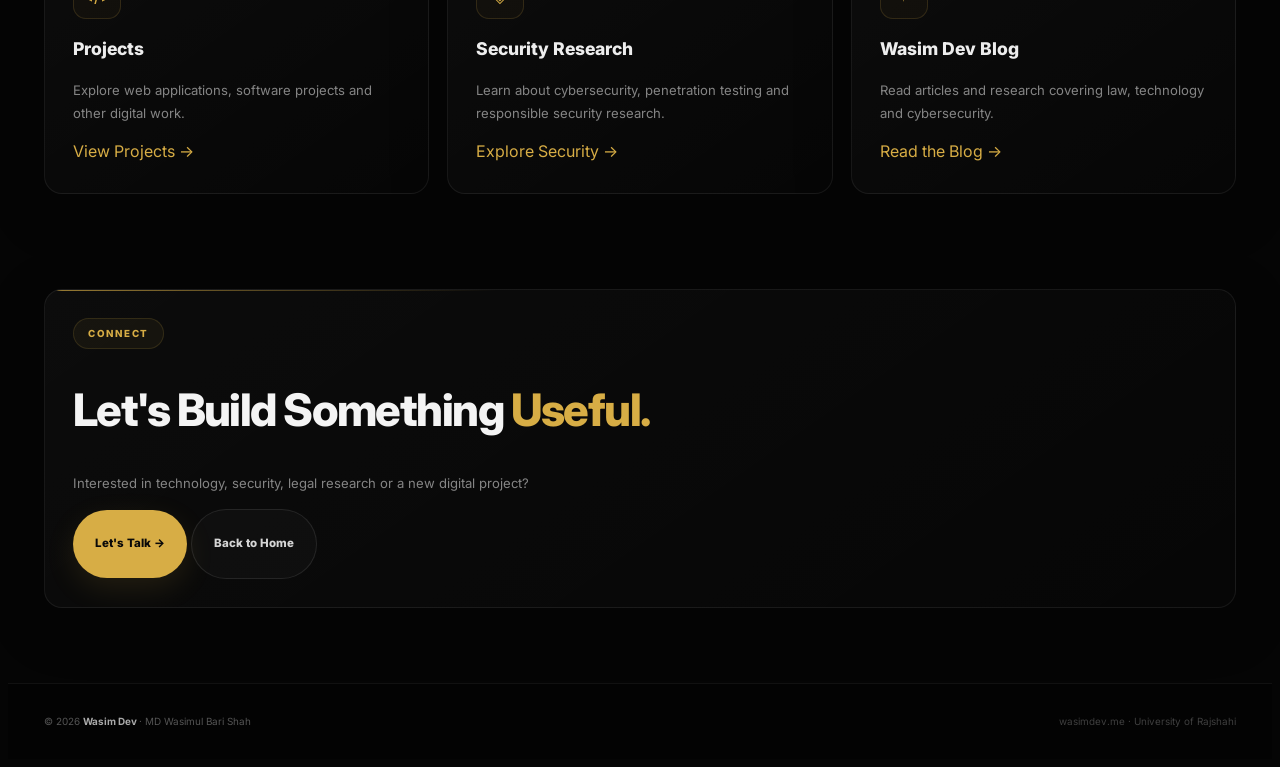
==== commit 9dee1d00: "Add social media links to developer profile" ====
--- a/about/index.html
+++ b/about/index.html
@@ -178,7 +178,11 @@
       "Wasimul Bari Shah"
     ],
     "url": "https://wasimdev.me/",
-    "image": "https://wasimdev.me/assets/wasim-profile.webp",
+    "sameAs": [
+  "https://github.com/wasimshah04-pixel",
+  "https://www.facebook.com/wasim.shah.7505468"
+   ],
+   "image": "https://wasimdev.me/assets/wasim-profile.webp",
     "jobTitle": "Web & App Developer, Security Researcher",
     "description": "MD Wasimul Bari Shah, known online as Wasim Dev, is a law student, web developer and security researcher from Bangladesh.",
     "affiliation": {
--- a/assets/style.css
+++ b/assets/style.css
@@ -1,10 +1,12 @@
+```
 /* =========================================================
-   WASIM DEV — FINAL PREMIUM PORTFOLIO
-   Theme: Black / Gold / Cyber-Law
+   WASIM DEV — CLEAN PREMIUM PORTFOLIO
+   Black / Gold / Cyber-Law
+   Clean responsive stylesheet — no duplicate breakpoint overrides
 ========================================================= */
 
 /* =========================
-   RESET
+   RESET + VARIABLES
 ========================= */
 
 *,
@@ -28,16 +30,16 @@
     --white: #f4f4f4;
     --text: #d5d5d5;
     --muted: #858585;
-
-    --border: rgba(215, 173, 69, 0.18);
-    --border-soft: rgba(255, 255, 255, 0.07);
-
-    --glow: rgba(215, 173, 69, 0.18);
+    --dim: #555;
+
+    --border: rgba(215, 173, 69, .18);
+    --border-soft: rgba(255, 255, 255, .07);
+
     --radius: 18px;
-
-    --transition: 0.35s cubic-bezier(.22,.61,.36,1);
-
     --container: 1240px;
+    --header-height: 78px;
+
+    --transition: .35s cubic-bezier(.22, .61, .36, 1);
 }
 
 html {
@@ -45,43 +47,49 @@
 }
 
 body {
+    min-height: 100vh;
+    overflow-x: hidden;
+
     font-family: "Inter", Arial, sans-serif;
     background:
         radial-gradient(
             circle at 75% 15%,
-            rgba(215,173,69,.06),
+            rgba(215, 173, 69, .055),
             transparent 30%
         ),
         radial-gradient(
             circle at 10% 60%,
-            rgba(215,173,69,.035),
+            rgba(215, 173, 69, .03),
             transparent 30%
         ),
         var(--bg);
 
     color: var(--white);
     line-height: 1.6;
-    overflow-x: hidden;
     -webkit-font-smoothing: antialiased;
+    text-rendering: optimizeLegibility;
 }
 
 body::before {
     content: "";
     position: fixed;
     inset: 0;
+    z-index: -1;
     pointer-events: none;
-    z-index: -1;
+
     background-image:
         linear-gradient(
-            rgba(255,255,255,.018) 1px,
+            rgba(255, 255, 255, .018) 1px,
             transparent 1px
         ),
         linear-gradient(
             90deg,
-            rgba(255,255,255,.018) 1px,
+            rgba(255, 255, 255, .018) 1px,
             transparent 1px
         );
+
     background-size: 80px 80px;
+
     mask-image: linear-gradient(
         to bottom,
         black,
@@ -100,19 +108,33 @@
     font: inherit;
 }
 
+button {
+    cursor: pointer;
+}
+
 img {
     display: block;
     max-width: 100%;
 }
 
-.container {
-    width: min(
-        calc(100% - 48px),
-        var(--container)
-    );
-    margin-inline: auto;
-}
-
+ul,
+ol {
+    margin: 0;
+}
+
+::selection {
+    color: #080808;
+    background: var(--gold);
+}
+
+/* =========================
+   ACCESSIBILITY
+========================= */
+
+:focus-visible {
+    outline: 2px solid var(--gold);
+    outline-offset: 4px;
+}
 
 /* =========================
    SCROLLBAR
@@ -135,43 +157,45 @@
     background: var(--gold);
 }
 
+/* =========================
+   GLOBAL CONTAINER
+========================= */
+
+.container {
+    width: min(calc(100% - 72px), var(--container));
+    margin-inline: auto;
+}
 
 /* =========================
    HEADER
 ========================= */
 
-.site-header {
+.site-header,
+body > nav {
     position: fixed;
     top: 0;
     left: 0;
     width: 100%;
     z-index: 1000;
 
-    padding: 20px 0;
-
-    background: rgba(5,5,5,.68);
+    padding: 18px 0;
+
+    background: rgba(3, 5, 7, .88);
+    border-bottom: 1px solid rgba(255, 255, 255, .07);
+
     backdrop-filter: blur(18px);
     -webkit-backdrop-filter: blur(18px);
 
-    border-bottom: 1px solid transparent;
-
     transition:
+        padding var(--transition),
         background var(--transition),
-        padding var(--transition),
-        border-color var(--transition),
-        box-shadow var(--transition);
+        border-color var(--transition);
 }
 
 .site-header.scrolled {
-    padding: 14px 0;
-
-    background: rgba(5,5,5,.94);
-
-    border-bottom-color:
-        rgba(215,173,69,.12);
-
-    box-shadow:
-        0 15px 50px rgba(0,0,0,.45);
+    padding: 13px 0;
+    background: rgba(3, 5, 7, .96);
+    border-bottom-color: rgba(215, 173, 69, .15);
 }
 
 .nav-inner {
@@ -184,47 +208,57 @@
 .logo {
     display: inline-flex;
     align-items: center;
-    gap: 10px;
-
-    font-size: 1.15rem;
+    gap: 8px;
+
+    color: var(--white);
+    font-size: 1.25rem;
     font-weight: 800;
-    letter-spacing: .5px;
+    letter-spacing: -.04em;
 }
 
 .logo-mark {
+    display: inline-grid;
+    place-items: center;
+
+    width: 32px;
+    height: 32px;
+
+    border: 1px solid rgba(215, 173, 69, .3);
+    border-radius: 9px;
+
     color: var(--gold);
-    font-size: 1.05rem;
-    font-weight: 700;
-}
-
-.logo .gold {
+    background: rgba(215, 173, 69, .06);
+
+    font-size: .72rem;
+}
+
+.logo span,
+.gold {
     color: var(--gold);
 }
 
 .nav-links {
     display: flex;
     align-items: center;
-    gap: 30px;
-
+    gap: 28px;
     list-style: none;
 }
 
 .nav-links a {
     position: relative;
 
-    color: #a7a7a7;
-
-    font-size: .78rem;
+    color: #929292;
+    font-size: .72rem;
     font-weight: 600;
-    letter-spacing: .4px;
+    letter-spacing: .04em;
 
     transition:
-        color var(--transition);
-}
-
-.nav-links a:not(.nav-cta)::after {
+        color var(--transition),
+        transform var(--transition);
+}
+
+.nav-links a::after {
     content: "";
-
     position: absolute;
     left: 0;
     bottom: -7px;
@@ -233,13 +267,12 @@
     height: 1px;
 
     background: var(--gold);
-
     transition: width var(--transition);
 }
 
 .nav-links a:hover,
 .nav-links a.active {
-    color: var(--white);
+    color: var(--gold);
 }
 
 .nav-links a:hover::after,
@@ -247,24 +280,137 @@
     width: 100%;
 }
 
-.nav-cta {
+.nav-links .nav-cta {
+    padding: 10px 18px;
+    border: 1px solid rgba(215, 173, 69, .35);
+    border-radius: 999px;
+
+    color: #080808 !important;
+    background: var(--gold);
+
+    font-weight: 800;
+}
+
+.nav-links .nav-cta::after {
+    display: none;
+}
+
+.nav-links .nav-cta:hover {
+    transform: translateY(-2px);
+    background: var(--gold-light);
+}
+
+.menu {
+    display: none;
+
+    width: 42px;
+    height: 42px;
+
+    border: 1px solid rgba(255, 255, 255, .08);
+    border-radius: 10px;
+
+    color: var(--white);
+    background: rgba(255, 255, 255, .025);
+
+    font-size: 1.25rem;
+}
+
+/* =========================
+   TYPOGRAPHY
+========================= */
+
+h1,
+h2,
+h3,
+p {
+    overflow-wrap: break-word;
+}
+
+h1,
+h2,
+h3 {
+    color: var(--white);
+    font-weight: 800;
+}
+
+h1 {
+    font-size: clamp(3.6rem, 6vw, 6.2rem);
+    line-height: .98;
+    letter-spacing: -.055em;
+}
+
+h2 {
+    font-size: clamp(2rem, 3.5vw, 3.4rem);
+    line-height: 1.08;
+    letter-spacing: -.035em;
+}
+
+h3 {
+    font-size: 1.1rem;
+    line-height: 1.35;
+}
+
+p {
+    color: var(--muted);
+}
+
+/* =========================
+   COMMON UI
+========================= */
+
+.tag,
+.section-label {
     display: inline-flex;
     align-items: center;
-    gap: 8px;
-
-    padding: 10px 17px;
-
-    border: 1px solid var(--border);
+
+    width: fit-content;
+
+    color: var(--gold);
+    background: rgba(215, 173, 69, .055);
+    border: 1px solid rgba(215, 173, 69, .15);
     border-radius: 999px;
 
-    background:
-        linear-gradient(
-            135deg,
-            rgba(215,173,69,.14),
-            rgba(215,173,69,.035)
-        );
-
-    color: var(--gold) !important;
+    padding: 7px 14px;
+
+    font-size: .61rem;
+    font-weight: 800;
+    letter-spacing: 1.7px;
+    text-transform: uppercase;
+}
+
+.section-label {
+    margin-bottom: 14px;
+    border: 0;
+    padding: 0;
+
+    background: transparent;
+}
+
+.gold-line {
+    width: 42px;
+    height: 1px;
+    margin-top: 14px;
+
+    background: linear-gradient(
+        90deg,
+        var(--gold),
+        transparent
+    );
+}
+
+.btn {
+    display: inline-flex;
+    align-items: center;
+    justify-content: center;
+    gap: 9px;
+
+    min-height: 44px;
+    padding: 12px 22px;
+
+    border-radius: 999px;
+
+    font-size: .72rem;
+    font-weight: 800;
 
     transition:
         transform var(--transition),
@@ -273,72 +419,650 @@
         box-shadow var(--transition);
 }
 
-.nav-cta:hover {
-    transform: translateY(-2px);
+.btn-primary {
+    color: #090909;
+    background: var(--gold);
+
+    box-shadow:
+        0 10px 30px rgba(215, 173, 69, .12);
+}
+
+.btn-primary:hover {
+    transform: translateY(-3px);
+    background: var(--gold-light);
+    box-shadow:
+        0 15px 40px rgba(215, 173, 69, .18);
+}
+
+.btn-secondary {
+    color: var(--text);
+    border: 1px solid rgba(255, 255, 255, .09);
+    background: rgba(255, 255, 255, .025);
+}
+
+.btn-secondary:hover {
+    transform: translateY(-3px);
+    color: var(--gold);
+    border-color: rgba(215, 173, 69, .28);
+    background: rgba(215, 173, 69, .055);
+}
+
+.chips {
+    display: flex;
+    flex-wrap: wrap;
+    gap: 8px;
+    margin-top: 18px;
+}
+
+.chip {
+    display: inline-flex;
+    align-items: center;
+
+    padding: 6px 10px;
+
+    border: 1px solid rgba(215, 173, 69, .13);
+    border-radius: 999px;
+
+    color: #999;
+    background: rgba(215, 173, 69, .035);
+
+    font-size: .59rem;
+    line-height: 1.2;
+}
+
+/* =========================
+   HOME — HERO
+========================= */
+
+.hero {
+    position: relative;
+
+    min-height: 760px;
+    padding: 125px 0 35px;
+
+    display: flex;
+    align-items: center;
+
+    overflow: hidden;
+}
+
+.hero::before {
+    content: "";
+    position: absolute;
+
+    width: 650px;
+    height: 650px;
+
+    top: 5%;
+    right: 16%;
+
+    border-radius: 50%;
+
+    background:
+        radial-gradient(
+            circle,
+            rgba(215, 173, 69, .09),
+            transparent 68%
+        );
+
+    pointer-events: none;
+}
+
+.hero::after {
+    content: "";
+    position: absolute;
+
+    left: 0;
+    right: 0;
+    bottom: 0;
+
+    height: 1px;
 
     background:
         linear-gradient(
-            135deg,
-            rgba(215,173,69,.24),
-            rgba(215,173,69,.06)
+            90deg,
+            transparent,
+            rgba(215, 173, 69, .18),
+            transparent
         );
 
-    border-color: rgba(215,173,69,.45);
-
-    box-shadow:
-        0 10px 30px rgba(215,173,69,.08);
-}
-
-.menu {
-    display: none;
-
-    border: 0;
-    background: transparent;
-
-    color: var(--white);
-
-    font-size: 1.5rem;
-
-    cursor: pointer;
-}
-
-
-/* =========================
-   GENERAL
-========================= */
-
-.tag,
-.section-label {
-    display: inline-flex;
+    pointer-events: none;
+}
+
+.hero-grid {
+    position: relative;
+    z-index: 2;
+
+    width: 100%;
+
+    display: grid;
+    grid-template-columns:
+        minmax(0, 1.15fr)
+        minmax(430px, .9fr)
+        minmax(185px, .38fr);
+
+    gap: 28px;
     align-items: center;
-    gap: 9px;
-
-    color: var(--gold);
+}
+
+.hero-content {
+    position: relative;
+    z-index: 5;
+    max-width: 650px;
+}
+
+.hero-content h1 {
+    margin-top: 18px;
+}
+
+.hero-content h2 {
+    margin-top: 15px;
+
+    color: #eeeeee;
+    font-size: clamp(1.15rem, 1.7vw, 1.45rem);
+    font-weight: 700;
+}
+
+.hero-description {
+    max-width: 590px;
+    margin-top: 15px;
+
+    color: #a4a4a4;
+    font-size: .92rem;
+    line-height: 1.75;
+}
+
+.hero-actions {
+    display: flex;
+    flex-wrap: wrap;
+    gap: 12px;
+    margin-top: 24px;
+}
+
+.social-row {
+    display: flex;
+    align-items: center;
+    flex-wrap: wrap;
+    gap: 10px;
+
+    margin-top: 22px;
+
+    color: #666;
+    font-size: .63rem;
+}
+
+.social-row a {
+    display: grid;
+    place-items: center;
+
+    width: 33px;
+    height: 33px;
+
+    border: 1px solid rgba(255, 255, 255, .08);
+    border-radius: 50%;
+
+    color: #999;
 
     font-size: .67rem;
     font-weight: 700;
 
-    letter-spacing: 2.2px;
-    text-transform: uppercase;
-}
-
-.tag span {
-    color: #6c5b35;
-}
-
-.section-label {
-    margin-bottom: 14px;
-}
-
-.gold {
+    transition:
+        color var(--transition),
+        border-color var(--transition),
+        transform var(--transition),
+        background var(--transition);
+}
+
+.social-row a:hover {
+    color: #0a0a0a;
+    background: var(--gold);
+    border-color: var(--gold);
+    transform: translateY(-3px);
+}
+
+/* =========================
+   HOME — HERO VISUAL
+========================= */
+
+.hero-visual {
+    position: relative;
+
+    min-height: 600px;
+
+    display: flex;
+    align-items: center;
+    justify-content: center;
+}
+
+.hero-photo {
+    position: relative;
+
+    width: 100%;
+    height: 100%;
+    min-height: 600px;
+
+    display: grid;
+    place-items: center;
+}
+
+.hero-glow {
+    position: absolute;
+
+    width: 500px;
+    height: 500px;
+
+    border-radius: 50%;
+
+    background:
+        radial-gradient(
+            circle,
+            rgba(215, 173, 69, .25),
+            rgba(215, 173, 69, .08) 38%,
+            transparent 72%
+        );
+
+    filter: blur(2px);
+}
+
+.hero-ring {
+    position: absolute;
+
+    border: 1px solid rgba(215, 173, 69, .16);
+    border-radius: 50%;
+
+    pointer-events: none;
+}
+
+.hero-ring-one {
+    width: 570px;
+    height: 570px;
+}
+
+.hero-ring-two {
+    width: 460px;
+    height: 460px;
+
+    border-color: rgba(215, 173, 69, .09);
+}
+
+.portrait-frame {
+    position: relative;
+    z-index: 3;
+
+    width: 365px;
+    height: 520px;
+
+    overflow: hidden;
+    flex-shrink: 0;
+
+    border-radius:
+        185px
+        185px
+        42px
+        42px;
+
+    border: 1px solid rgba(215, 173, 69, .2);
+
+    background: #111;
+
+    box-shadow:
+        0 0 0 14px rgba(215, 173, 69, .025),
+        0 0 100px rgba(215, 173, 69, .16),
+        0 35px 100px rgba(0, 0, 0, .72);
+}
+
+.portrait-frame img {
+    width: 100%;
+    height: 100%;
+
+    object-fit: cover;
+    object-position: center top;
+
+    filter:
+        grayscale(.06)
+        contrast(1.04)
+        saturate(.92);
+
+    transition:
+        transform .7s ease,
+        filter .7s ease;
+}
+
+.portrait-frame:hover img {
+    transform: scale(1.035);
+    filter:
+        grayscale(0)
+        contrast(1.07)
+        saturate(1);
+}
+
+.law-symbol {
+    position: absolute;
+    z-index: 4;
+
+    top: 8%;
+    right: 2%;
+
+    width: 48px;
+    height: 48px;
+
+    display: grid;
+    place-items: center;
+
+    border: 1px solid rgba(215, 173, 69, .3);
+    border-radius: 50%;
+
     color: var(--gold);
-}
-
-.gold-line {
-    width: 45px;
+    background: rgba(8, 8, 8, .8);
+
+    backdrop-filter: blur(8px);
+
+    box-shadow:
+        0 10px 35px rgba(0, 0, 0, .4);
+
+    animation: floatSymbol 5s ease-in-out infinite;
+}
+
+@keyframes floatSymbol {
+    0%, 100% {
+        transform: translateY(0);
+    }
+
+    50% {
+        transform: translateY(-10px);
+    }
+}
+
+.network-line {
+    position: absolute;
+    z-index: 1;
+
+    width: 90px;
+    height: 1px;
+
+    background:
+        linear-gradient(
+            90deg,
+            transparent,
+            rgba(215, 173, 69, .35),
+            transparent
+        );
+
+    transform-origin: left center;
+    opacity: .6;
+}
+
+.network-one {
+    top: 25%;
+    left: 0;
+    transform: rotate(25deg);
+}
+
+.network-two {
+    bottom: 20%;
+    right: -2%;
+    transform: rotate(-35deg);
+}
+
+.network-three {
+    top: 12%;
+    left: 10%;
+    transform: rotate(-20deg);
+}
+
+/* =========================
+   HOME — QUOTE
+========================= */
+
+.hero-quote {
+    align-self: end;
+
+    padding: 0 0 45px 20px;
+
+    border-left: 1px solid rgba(215, 173, 69, .22);
+}
+
+.quote-mark {
+    color: var(--gold);
+
+    font-family: Georgia, serif;
+    font-size: 3rem;
+    line-height: .5;
+
+    opacity: .7;
+}
+
+.hero-quote p {
+    margin-top: 18px;
+
+    color: #d0d0d0;
+
+    font-size: 1.15rem;
+    line-height: 1.45;
+    font-weight: 500;
+}
+
+.quote-line {
+    width: 35px;
     height: 2px;
-
-    margin: 12px 0 28px;
+    margin-top: 20px;
+
+    background: var(--gold);
+}
+
+.hero-quote span {
+    display: block;
+    margin-top: 10px;
+
+    color: #5e5e5e;
+
+    font-size: .58rem;
+    letter-spacing: 1.8px;
+}
+
+/* =========================
+   HOME — STATS
+========================= */
+
+.hero-stats {
+    grid-column: 2 / 4;
+
+    display: grid;
+    grid-template-columns: repeat(4, 1fr);
+
+    gap: 12px;
+    margin-top: -10px;
+}
+
+.stat {
+    display: flex;
+    align-items: center;
+    gap: 12px;
+
+    min-height: 72px;
+    padding: 13px 15px;
+
+    border: 1px solid rgba(255, 255, 255, .065);
+    border-radius: 14px;
+
+    background:
+        linear-gradient(
+            145deg,
+            rgba(255, 255, 255, .035),
+            rgba(255, 255, 255, .01)
+        );
+
+    transition:
+        transform var(--transition),
+        border-color var(--transition),
+        background var(--transition);
+}
+
+.stat:hover {
+    transform: translateY(-4px);
+    border-color: rgba(215, 173, 69, .2);
+    background:
+        linear-gradient(
+            145deg,
+            rgba(215, 173, 69, .06),
+            rgba(255, 255, 255, .01)
+        );
+}
+
+.stat-icon {
+    display: grid;
+    place-items: center;
+
+    width: 34px;
+    height: 34px;
+
+    border: 1px solid rgba(215, 173, 69, .16);
+    border-radius: 10px;
+
+    color: var(--gold);
+    background: rgba(215, 173, 69, .035);
+
+    font-size: .7rem;
+}
+
+.stat strong {
+    display: block;
+
+    color: var(--white);
+    font-size: 1.05rem;
+    line-height: 1.1;
+}
+
+.stat span {
+    display: block;
+    margin-top: 4px;
+
+    color: #666;
+    font-size: .58rem;
+}
+
+/* =========================
+   QUICK INFO
+========================= */
+
+.quick-info {
+    padding: 24px 0;
+
+    border-top: 1px solid rgba(255, 255, 255, .07);
+    border-bottom: 1px solid rgba(255, 255, 255, .07);
+
+    background: rgba(8, 10, 12, .72);
+}
+
+.quick-info-grid {
+    display: grid;
+    grid-template-columns: repeat(4, 1fr);
+}
+
+.quick-item {
+    min-height: 76px;
+    padding: 8px 28px;
+
+    display: flex;
+    align-items: center;
+    gap: 14px;
+
+    border-right: 1px solid rgba(255, 255, 255, .06);
+}
+
+.quick-item:last-child {
+    border-right: 0;
+}
+
+.quick-item:first-child {
+    padding-left: 8px;
+}
+
+.quick-icon {
+    display: grid;
+    place-items: center;
+
+    width: 38px;
+    height: 38px;
+
+    flex-shrink: 0;
+
+    border: 1px solid rgba(215, 173, 69, .14);
+    border-radius: 11px;
+
+    color: var(--gold);
+    background: rgba(215, 173, 69, .035);
+
+    font-size: .75rem;
+}
+
+.quick-item strong {
+    display: block;
+
+    color: #ddd;
+    font-size: .7rem;
+}
+
+.quick-item span {
+    display: block;
+    margin-top: 3px;
+
+    color: #656565;
+    font-size: .58rem;
+}
+
+/* =========================
+   HOME — ABOUT
+========================= */
+
+.about-section {
+    padding: 70px 0 80px;
+}
+
+.about-grid {
+    display: grid;
+    grid-template-columns:
+        minmax(0, 1fr)
+        minmax(280px, .32fr);
+
+    gap: 24px;
+    align-items: start;
+}
+
+.about-card {
+    position: relative;
+
+    display: grid;
+    grid-template-columns: 185px 1fr;
+
+    gap: 28px;
+    padding: 20px;
+    min-height: 300px;
+
+    overflow: hidden;
+
+    border: 1px solid rgba(255, 255, 255, .07);
+    border-radius: var(--radius);
+
+    background:
+        linear-gradient(
+            145deg,
+            rgba(255, 255, 255, .035),
+            rgba(255, 255, 255, .012)
+        );
+
+    box-shadow: 0 20px 70px rgba(0, 0, 0, .18);
+}
+
+.about-card::before {
+    content: "";
+
+    position: absolute;
+    top: 0;
+    left: 0;
+
+    width: 35%;
+    height: 1px;
 
     background:
         linear-gradient(
@@ -348,835 +1072,409 @@
         );
 }
 
-.btn {
-    display: inline-flex;
-    align-items: center;
-    justify-content: center;
-    gap: 12px;
-
-    min-height: 48px;
-
-    padding: 0 24px;
-
-    border-radius: 999px;
-
-    font-size: .78rem;
-    font-weight: 700;
-
-    transition:
-        transform var(--transition),
-        background var(--transition),
-        border-color var(--transition),
-        box-shadow var(--transition);
-}
-
-.btn-primary {
-    color: #090909;
-
-    background:
-        linear-gradient(
-            135deg,
-            var(--gold-light),
-            var(--gold)
-        );
-
-    box-shadow:
-        0 12px 35px rgba(215,173,69,.15);
-}
-
-.btn-primary:hover {
-    transform: translateY(-3px);
-
-    box-shadow:
-        0 18px 42px rgba(215,173,69,.25);
-}
-
-.btn-secondary {
-    color: var(--white);
-
-    border: 1px solid var(--border-soft);
-
-    background: rgba(255,255,255,.025);
-}
-
-.btn-secondary:hover {
-    transform: translateY(-3px);
-
-    border-color:
-        rgba(215,173,69,.28);
-
-    background:
-        rgba(215,173,69,.06);
-}
-
-
-/* =========================
-   HERO
-========================= */
-
-.hero {
+.about-photo {
     position: relative;
 
-    min-height: 780px;
-
-    display: flex;
-    align-items: center;
-
-    padding:
-        150px 0
-        90px;
+    min-height: 260px;
+    height: 100%;
 
     overflow: hidden;
-}
-
-.hero::before {
-    content: "";
-
+
+    border: 1px solid rgba(215, 173, 69, .18);
+    border-radius: 14px;
+
+    background: #111;
+}
+
+.about-photo img {
+    width: 100%;
+    height: 100%;
+
+    object-fit: cover;
+    object-position: center top;
+
+    filter:
+        grayscale(.08)
+        contrast(1.03);
+
+    transition: transform .7s ease;
+}
+
+.about-photo:hover img {
+    transform: scale(1.04);
+}
+
+.photo-signature {
     position: absolute;
-
-    width: 650px;
-    height: 650px;
-
-    top: 5%;
-    right: 16%;
-
-    border-radius: 50%;
-
-    background:
-        radial-gradient(
-            circle,
-            rgba(215,173,69,.09),
-            transparent 68%
-        );
-
-    pointer-events: none;
-}
-
-.hero-grid {
-    position: relative;
-
-    display: grid;
-
-    grid-template-columns:
-        minmax(0, 1.15fr)
-        minmax(300px, .8fr)
-        minmax(180px, .42fr);
-
-    gap: 35px;
-
-    align-items: center;
-}
-
-.hero-content {
-    position: relative;
-    z-index: 3;
-}
-
-.hero-content h1 {
-    margin-top: 16px;
-
-    font-size:
-        clamp(
-            3.6rem,
-            6vw,
-            6.2rem
-        );
-
-    line-height: .98;
-
-    letter-spacing: -.055em;
-
-    font-weight: 800;
-}
-
-.hero-content h2 {
-    margin-top: 16px;
-
-    color: #bcbcbc;
-
-    font-size:
-        clamp(
-            1rem,
-            1.8vw,
-            1.35rem
-        );
-
-    font-weight: 500;
-}
-
-.hero-description {
-    max-width: 610px;
-
+    left: 16px;
+    bottom: 14px;
+
+    color: rgba(255, 255, 255, .75);
+
+    font-family: Georgia, serif;
+    font-size: .9rem;
+    font-style: italic;
+}
+
+.about-content h2 {
+    max-width: 650px;
+}
+
+.about-content p {
+    max-width: 600px;
     margin-top: 18px;
 
-    color: #929292;
-
-    font-size: .94rem;
-
-    line-height: 1.85;
-}
-
-.hero-actions {
-    display: flex;
-    flex-wrap: wrap;
-    gap: 12px;
-
-    margin-top: 30px;
-}
-
-.social-row {
-    display: flex;
-    align-items: center;
-    flex-wrap: wrap;
-    gap: 10px;
-
-    margin-top: 30px;
-
-    color: #666;
-
-    font-size: .68rem;
-}
-
-.social-row a {
-    width: 33px;
-    height: 33px;
-
-    display: grid;
-    place-items: center;
-
-    border: 1px solid rgba(255,255,255,.08);
-    border-radius: 50%;
-
-    color: #999;
-
-    font-size: .67rem;
-    font-weight: 700;
-
-    transition:
-        color var(--transition),
-        border-color var(--transition),
-        transform var(--transition),
-        background var(--transition);
-}
-
-.social-row a:hover {
-    color: #0a0a0a;
-
-    background: var(--gold);
-
-    border-color: var(--gold);
-
-    transform: translateY(-3px);
-}
-
-
-/* =========================
-   HERO VISUAL
-========================= */
-
-.hero-visual {
-    position: relative;
-
-    min-height: 560px;
-
-    display: flex;
-    align-items: center;
-    justify-content: center;
-}
-
-.hero-glow {
-    position: absolute;
-
-    width: 390px;
-    height: 390px;
-
-    border-radius: 50%;
-
-    background:
-        radial-gradient(
-            circle,
-            rgba(215,173,69,.22),
-            rgba(215,173,69,.06) 35%,
-            transparent 70%
-        );
-
-    filter: blur(3px);
-
-    animation:
-        heroGlow 7s ease-in-out infinite alternate;
-}
-
-@keyframes heroGlow {
-
-    from {
-        transform: scale(.94);
-        opacity: .75;
-    }
-
-    to {
-        transform: scale(1.08);
-        opacity: 1;
-    }
-}
-
-.hero-ring {
-    position: absolute;
-
-    border-radius: 50%;
-
-    border: 1px solid
-        rgba(215,173,69,.25);
-
-    pointer-events: none;
-}
-
-.hero-ring-one {
-    width: 470px;
-    height: 470px;
-
-    animation:
-        rotateRing 24s linear infinite;
-}
-
-.hero-ring-two {
-    width: 370px;
-    height: 370px;
-
-    border-color:
-        rgba(255,255,255,.08);
-
-    border-style: dashed;
-
-    animation:
-        rotateRingReverse 30s linear infinite;
-}
-
-@keyframes rotateRing {
-
-    from {
-        transform: rotate(0deg);
-    }
-
-    to {
-        transform: rotate(360deg);
-    }
-
-}
-
-@keyframes rotateRingReverse {
-
-    from {
-        transform: rotate(360deg);
-    }
-
-    to {
-        transform: rotate(0deg);
-    }
-
-}
-
-.portrait-frame {
-    position: relative;
-
-    z-index: 3;
-
-    width: 330px;
-    height: 470px;
-
-    overflow: hidden;
-
-    border-radius:
-        165px
-        165px
-        35px
-        35px;
-
-    border:
-        1px solid
-        rgba(215,173,69,.4);
+    color: #858585;
+    font-size: .86rem;
+    line-height: 1.9;
+}
+
+.about-content strong {
+    color: #ddd;
+}
+
+/* =========================
+   HOME — SKILLS
+========================= */
+
+.skills {
+    margin-top: 20px;
+    padding: 24px;
+
+    border: 1px solid rgba(255, 255, 255, .07);
+    border-radius: var(--radius);
 
     background:
         linear-gradient(
             145deg,
-            #1a1a1a,
-            #080808
+            rgba(255, 255, 255, .028),
+            rgba(255, 255, 255, .008)
         );
 
-    box-shadow:
-        0 0 0 12px rgba(215,173,69,.025),
-        0 0 70px rgba(215,173,69,.12),
-        0 30px 80px rgba(0,0,0,.65);
-
-    animation:
-        portraitFloat 6s ease-in-out infinite;
-}
-
-@keyframes portraitFloat {
-
-    0%,
-    100% {
-        transform: translateY(0);
-    }
-
-    50% {
-        transform: translateY(-8px);
-    }
-
-}
-
-.portrait-frame::before {
-    content: "";
-
-    position: absolute;
-    inset: 0;
-
-    z-index: 2;
-
-    pointer-events: none;
+    box-shadow: 0 20px 70px rgba(0, 0, 0, .18);
+}
+
+.skill-grid {
+    display: grid;
+    grid-template-columns: repeat(2, 1fr);
+    gap: 12px;
+}
+
+.skill-card {
+    padding: 15px;
+
+    border: 1px solid rgba(255, 255, 255, .055);
+    border-radius: 14px;
+
+    background: rgba(255, 255, 255, .015);
+
+    transition:
+        transform var(--transition),
+        border-color var(--transition),
+        background var(--transition);
+}
+
+.skill-card:hover {
+    transform: translateY(-4px);
+    border-color: rgba(215, 173, 69, .18);
+    background: rgba(215, 173, 69, .025);
+}
+
+.skill-top {
+    display: flex;
+    align-items: center;
+    justify-content: space-between;
+    gap: 10px;
+}
+
+.skill-icon {
+    display: grid;
+    place-items: center;
+
+    width: 34px;
+    height: 34px;
+
+    border: 1px solid rgba(215, 173, 69, .13);
+    border-radius: 10px;
+
+    color: var(--gold);
+    background: rgba(215, 173, 69, .035);
+}
+
+.skill-card strong {
+    color: #ddd;
+    font-size: .68rem;
+}
+
+.skill-progress {
+    height: 3px;
+    margin-top: 13px;
+
+    overflow: hidden;
+
+    border-radius: 999px;
+    background: rgba(255, 255, 255, .06);
+}
+
+.skill-progress .progress {
+    display: block;
+
+    width: var(--progress, 70%);
+    height: 100%;
+
+    border-radius: inherit;
 
     background:
         linear-gradient(
-            180deg,
-            rgba(215,173,69,.08),
-            transparent 25%,
-            transparent 70%,
-            rgba(0,0,0,.45)
+            90deg,
+            var(--gold-dark),
+            var(--gold)
         );
 }
 
-.portrait-frame img {
-    width: 100%;
-    height: 100%;
-
-    object-fit: cover;
-    object-position: center top;
-
-    filter:
-        contrast(1.04)
-        saturate(.88);
-
-    transition:
-        transform .7s cubic-bezier(.2,.7,.2,1),
-        filter .7s ease;
-}
-
-.portrait-frame:hover img {
-    transform: scale(1.035);
-
-    filter:
-        contrast(1.07)
-        saturate(1);
-}
-
-.law-symbol {
+/* =========================
+   HOME — CONTACT
+========================= */
+
+.contact-card {
+    padding: 28px 25px;
+
+    border: 1px solid rgba(255, 255, 255, .07);
+    border-radius: var(--radius);
+
+    background:
+        linear-gradient(
+            145deg,
+            rgba(255, 255, 255, .03),
+            rgba(255, 255, 255, .008)
+        );
+
+    box-shadow: 0 20px 70px rgba(0, 0, 0, .18);
+}
+
+.contact-card h2 {
+    font-size: 2rem;
+}
+
+.email-link {
+    display: inline-flex;
+    align-items: center;
+    gap: 8px;
+
+    margin-top: 18px;
+
+    color: var(--gold);
+    font-size: .78rem;
+    font-weight: 700;
+}
+
+.email-link:hover {
+    color: var(--gold-light);
+}
+
+/* =========================
+   FINAL CTA
+========================= */
+
+.final-cta {
+    padding: 25px 0 70px;
+}
+
+.final-cta-inner {
+    position: relative;
+
+    padding: 70px 30px;
+
+    overflow: hidden;
+
+    text-align: center;
+
+    border: 1px solid rgba(215, 173, 69, .14);
+    border-radius: 24px;
+
+    background:
+        radial-gradient(
+            circle at center,
+            rgba(215, 173, 69, .07),
+            transparent 65%
+        ),
+        rgba(255, 255, 255, .012);
+}
+
+.final-cta-inner::before,
+.final-cta-inner::after {
+    content: "";
+
     position: absolute;
 
-    z-index: 4;
-
-    top: 8%;
-    right: 2%;
-
-    width: 48px;
-    height: 48px;
-
-    display: grid;
-    place-items: center;
-
-    border:
-        1px solid
-        rgba(215,173,69,.3);
-
-    border-radius: 50%;
-
-    color: var(--gold);
-
-    background:
-        rgba(8,8,8,.8);
-
-    backdrop-filter: blur(8px);
-
-    box-shadow:
-        0 10px 35px rgba(0,0,0,.4);
-
-    animation:
-        floatSymbol 5s ease-in-out infinite;
-}
-
-@keyframes floatSymbol {
-
-    0%,
-    100% {
-        transform: translateY(0);
-    }
-
-    50% {
-        transform: translateY(-10px);
-    }
-
-}
-
-.network-line {
-    position: absolute;
-
-    z-index: 1;
-
-    width: 90px;
+    width: 180px;
     height: 1px;
 
     background:
         linear-gradient(
             90deg,
             transparent,
-            rgba(215,173,69,.35),
+            rgba(215, 173, 69, .35)
+        );
+}
+
+.final-cta-inner::before {
+    top: 0;
+    left: 0;
+}
+
+.final-cta-inner::after {
+    right: 0;
+    bottom: 0;
+
+    transform: rotate(180deg);
+}
+
+.final-cta-inner h2 {
+    max-width: 850px;
+    margin-inline: auto;
+
+    font-size: clamp(2rem, 4vw, 3.5rem);
+}
+
+.final-cta-inner p {
+    margin-top: 14px;
+
+    color: #777;
+    font-size: .84rem;
+}
+
+.final-cta-inner .hero-actions {
+    justify-content: center;
+}
+
+/* =========================
+   INNER PAGES — HERO
+========================= */
+
+.page-hero {
+    position: relative;
+
+    min-height: 430px;
+    padding: 150px 0 90px;
+
+    display: flex;
+    align-items: center;
+
+    overflow: hidden;
+
+    background:
+        radial-gradient(
+            circle at 78% 25%,
+            rgba(215, 173, 69, .08),
+            transparent 35%
+        ),
+        radial-gradient(
+            circle at 12% 85%,
+            rgba(215, 173, 69, .035),
+            transparent 35%
+        );
+}
+
+.page-hero::after {
+    content: "";
+
+    position: absolute;
+    left: 0;
+    right: 0;
+    bottom: 0;
+
+    height: 1px;
+
+    background:
+        linear-gradient(
+            90deg,
+            transparent,
+            rgba(215, 173, 69, .18),
             transparent
         );
-
-    transform-origin: left center;
-
-    opacity: .6;
-}
-
-.network-one {
-    top: 25%;
-    left: 0;
-
-    transform: rotate(25deg);
-}
-
-.network-two {
-    bottom: 20%;
-    right: -2%;
-
-    transform: rotate(-35deg);
-}
-
-.network-three {
-    top: 12%;
-    left: 10%;
-
-    transform: rotate(-20deg);
-}
-
-
-/* =========================
-   HERO QUOTE
-========================= */
-
-.hero-quote {
-    align-self: end;
-
-    padding:
-        0 0 45px 20px;
-
-    border-left:
-        1px solid
-        rgba(215,173,69,.22);
-}
-
-.quote-mark {
-    color: var(--gold);
-
-    font-family: Georgia, serif;
-
-    font-size: 3rem;
-
-    line-height: .5;
-
-    opacity: .7;
-}
-
-.hero-quote p {
+}
+
+.page-hero .container {
+    position: relative;
+    z-index: 2;
+}
+
+.page-hero h1 {
+    max-width: 900px;
+    margin-top: 14px;
+
+    font-size: clamp(3rem, 6vw, 5.6rem);
+}
+
+.page-hero .lead {
+    max-width: 720px;
     margin-top: 18px;
 
-    color: #d0d0d0;
-
-    font-size: 1.15rem;
-
-    line-height: 1.45;
-
-    font-weight: 500;
-}
-
-.quote-line {
-    width: 35px;
-    height: 2px;
-
-    margin-top: 20px;
-
-    background: var(--gold);
-}
-
-.hero-quote span {
-    display: block;
-
-    margin-top: 10px;
-
-    color: #5e5e5e;
-
-    font-size: .58rem;
-
-    letter-spacing: 1.8px;
-}
-
-
-/* =========================
-   HERO STATS
-========================= */
-
-.hero-stats {
-    grid-column: 2 / 4;
-
+    color: #8f8f8f;
+    font-size: .94rem;
+    line-height: 1.8;
+}
+
+/* =========================
+   INNER PAGES — SECTIONS
+========================= */
+
+section {
+    position: relative;
+    padding: 75px 0;
+}
+
+section + section {
+    padding-top: 20px;
+}
+
+.grid {
     display: grid;
-
-    grid-template-columns:
-        repeat(4, 1fr);
-
-    gap: 12px;
-
-    margin-top: -10px;
-}
-
-.stat {
-    display: flex;
-    align-items: center;
-    gap: 12px;
-
-    min-height: 72px;
-
-    padding: 13px 15px;
-
-    border:
-        1px solid
-        rgba(255,255,255,.065);
-
-    border-radius: 12px;
+    grid-template-columns: repeat(3, 1fr);
+    gap: 18px;
+}
+
+.grid-2 {
+    display: grid;
+    grid-template-columns: repeat(2, 1fr);
+    gap: 24px;
+}
+
+.card {
+    position: relative;
+
+    padding: 28px;
+
+    overflow: hidden;
+
+    border: 1px solid rgba(255, 255, 255, .065);
+    border-radius: var(--radius);
 
     background:
         linear-gradient(
             145deg,
-            rgba(255,255,255,.035),
-            rgba(255,255,255,.012)
+            rgba(255, 255, 255, .032),
+            rgba(255, 255, 255, .009)
         );
+
+    box-shadow: 0 15px 55px rgba(0, 0, 0, .25);
 
     transition:
         transform var(--transition),
         border-color var(--transition),
+        box-shadow var(--transition),
         background var(--transition);
 }
 
-.stat:hover {
-    transform: translateY(-4px);
-
-    border-color:
-        rgba(215,173,69,.28);
-
-    background:
-        rgba(215,173,69,.045);
-}
-
-.stat-icon {
-    width: 34px;
-    height: 34px;
-
-    flex-shrink: 0;
-
-    display: grid;
-    place-items: center;
-
-    border-radius: 9px;
-
-    color: var(--gold);
-
-    background:
-        rgba(215,173,69,.07);
-
-    font-size: .78rem;
-}
-
-.stat strong {
-    display: block;
-
-    color: var(--gold);
-
-    font-size: 1.05rem;
-}
-
-.stat span {
-    display: block;
-
-    margin-top: 1px;
-
-    color: #686868;
-
-    font-size: .58rem;
-    letter-spacing: .2px;
-}
-
-
-/* =========================
-   QUICK INFO
-========================= */
-
-.quick-info {
-    position: relative;
-
-    padding: 30px 0;
-
-    border-top:
-        1px solid
-        rgba(255,255,255,.05);
-
-    border-bottom:
-        1px solid
-        rgba(255,255,255,.05);
-
-    background:
-        rgba(255,255,255,.012);
-}
-
-.quick-info-grid {
-    display: grid;
-
-    grid-template-columns:
-        repeat(4, 1fr);
-
-    gap: 0;
-}
-
-.quick-item {
-    display: flex;
-    align-items: center;
-    gap: 14px;
-
-    min-height: 72px;
-
-    padding:
-        8px 24px;
-
-    border-right:
-        1px solid
-        rgba(255,255,255,.06);
-}
-
-.quick-item:first-child {
-    padding-left: 0;
-}
-
-.quick-item:last-child {
-    border-right: 0;
-}
-
-.quick-icon {
-    width: 39px;
-    height: 39px;
-
-    flex-shrink: 0;
-
-    display: grid;
-    place-items: center;
-
-    border:
-        1px solid
-        rgba(215,173,69,.2);
-
-    border-radius: 10px;
-
-    color: var(--gold);
-
-    background:
-        rgba(215,173,69,.04);
-
-    font-size: .85rem;
-}
-
-.quick-item span {
-    display: block;
-
-    color: #626262;
-
-    font-size: .58rem;
-
-    text-transform: uppercase;
-
-    letter-spacing: 1.4px;
-}
-
-.quick-item strong {
-    display: block;
-
-    margin-top: 2px;
-
-    color: #ddd;
-
-    font-size: .78rem;
-}
-
-.quick-item small {
-    display: block;
-
-    margin-top: 1px;
-
-    color: #565656;
-
-    font-size: .58rem;
-}
-
-
-/* =========================
-   ABOUT SECTION
-========================= */
-
-.about-section {
-    padding: 120px 0;
-}
-
-.about-grid {
-    display: grid;
-
-    grid-template-columns:
-        minmax(0, 1fr)
-        minmax(300px, .62fr);
-
-    gap: 25px;
-}
-
-.about-card {
-    position: relative;
-
-    display: grid;
-
-    grid-template-columns:
-        220px 1fr;
-
-    gap: 35px;
-
-    padding: 35px;
-
-    border:
-        1px solid
-        rgba(255,255,255,.07);
-
-    border-radius: var(--radius);
-
-    background:
-        linear-gradient(
-            145deg,
-            rgba(255,255,255,.035),
-            rgba(255,255,255,.012)
-        );
-
-    overflow: hidden;
-}
-
-.about-card::before {
+.card::before {
     content: "";
 
     position: absolute;
-
     top: 0;
     left: 0;
 
-    width: 35%;
+    width: 38%;
     height: 1px;
 
     background:
@@ -1185,456 +1483,160 @@
             var(--gold),
             transparent
         );
-}
-
-.about-photo {
-    position: relative;
-
-    min-height: 320px;
-
-    overflow: hidden;
-
-    border-radius: 14px;
-
-    border:
-        1px solid
-        rgba(215,173,69,.18);
-
-    background: #111;
-}
-
-.about-photo img {
-    width: 100%;
-    height: 100%;
-
-    object-fit: cover;
-    object-position: center top;
-
-    filter:
-        grayscale(.08)
-        contrast(1.03);
-
-    transition:
-        transform .7s ease;
-}
-
-.about-photo:hover img {
-    transform: scale(1.04);
-}
-
-.photo-signature {
-    position: absolute;
-
-    left: 16px;
-    bottom: 14px;
-
-    color: rgba(255,255,255,.75);
-
-    font-family: Georgia, serif;
-
-    font-size: .9rem;
-
-    font-style: italic;
-}
-
-.about-content h2 {
-    max-width: 500px;
-
-    font-size:
-        clamp(
-            2rem,
-            3.5vw,
-            3.4rem
-        );
-
-    line-height: 1.08;
-
-    letter-spacing: -.035em;
-}
-
-.about-content p {
-    max-width: 600px;
-
-    margin-top: 18px;
-
-    color: #858585;
-
-    font-size: .86rem;
-
-    line-height: 1.9;
-}
-
-.about-content strong {
-    color: #ddd;
-}
-
-.chips {
-    display: flex;
-    flex-wrap: wrap;
-
-    gap: 8px;
-
-    margin-top: 22px;
-}
-
-.chip {
-    display: inline-flex;
-
-    padding: 6px 11px;
-
-    border:
-        1px solid
-        rgba(215,173,69,.14);
-
-    border-radius: 999px;
-
-    color: #999;
-
-    background:
-        rgba(215,173,69,.035);
-
-    font-size: .6rem;
-}
-
-
-/* =========================
-   SKILLS
-========================= */
-
-.skills {
-    grid-column: 1 / 2;
-
-    margin-top: 25px;
-
-    padding: 35px;
-
-    border:
-        1px solid
-        rgba(255,255,255,.07);
-
-    border-radius: var(--radius);
+
+    opacity: .7;
+}
+
+.card:hover {
+    transform: translateY(-6px);
+
+    border-color: rgba(215, 173, 69, .22);
+
+    box-shadow:
+        0 22px 70px rgba(0, 0, 0, .34),
+        0 0 30px rgba(215, 173, 69, .035);
 
     background:
         linear-gradient(
             145deg,
-            rgba(255,255,255,.028),
-            rgba(255,255,255,.008)
+            rgba(215, 173, 69, .035),
+            rgba(255, 255, 255, .009)
         );
 }
 
-.skill-grid {
-    display: grid;
-
-    grid-template-columns:
-        repeat(2, 1fr);
-
-    gap: 14px;
-}
-
-.skill-card {
-    position: relative;
-
-    padding: 18px;
-
-    border:
-        1px solid
-        rgba(255,255,255,.055);
-
-    border-radius: 13px;
-
-    background:
-        rgba(0,0,0,.18);
-
-    transition:
-        transform var(--transition),
-        border-color var(--transition),
-        background var(--transition);
-}
-
-.skill-card:hover {
-    transform: translateY(-4px);
-
-    border-color:
-        rgba(215,173,69,.22);
-
-    background:
-        rgba(215,173,69,.035);
-}
-
-.skill-top {
-    display: flex;
-    align-items: center;
-
-    gap: 12px;
-}
-
-.skill-icon {
-    width: 36px;
-    height: 36px;
-
-    flex-shrink: 0;
+.card .icon {
+    width: 46px;
+    height: 46px;
 
     display: grid;
     place-items: center;
 
-    border-radius: 9px;
+    margin-bottom: 18px;
+
+    border: 1px solid rgba(215, 173, 69, .16);
+    border-radius: 13px;
 
     color: var(--gold);
-
-    background:
-        rgba(215,173,69,.07);
-
-    font-size: .75rem;
-}
-
-.skill-card h3 {
+    background: rgba(215, 173, 69, .035);
+
+    font-size: 1.15rem;
+}
+
+.card h3 {
+    color: #ededed;
+}
+
+.card p {
+    margin-top: 10px;
+
+    color: #858585;
+    font-size: .82rem;
+    line-height: 1.8;
+}
+
+/* =========================
+   ABOUT PAGE
+========================= */
+
+.about-layout {
+    display: grid;
+    grid-template-columns: minmax(0, 1.1fr) minmax(280px, .9fr);
+    gap: 55px;
+    align-items: start;
+}
+
+.about-layout article h2 {
+    margin-top: 0;
+    font-size: clamp(2rem, 3.5vw, 3rem);
+}
+
+.about-layout article h2 + p {
+    margin-top: 18px;
+}
+
+.about-layout article h2:not(:first-child) {
+    margin-top: 50px;
+}
+
+.about-layout article p {
+    max-width: 700px;
+
+    color: #858585;
+    font-size: .88rem;
+    line-height: 1.95;
+}
+
+.about-layout article strong {
     color: #ddd;
-
-    font-size: .78rem;
-
-    font-weight: 650;
-}
-
-.skill-card span {
+}
+
+.about-layout > .card {
+    position: sticky;
+    top: 110px;
+}
+
+.facts {
+    display: grid;
+    grid-template-columns: repeat(2, 1fr);
+    gap: 10px;
+    margin-top: 20px;
+}
+
+.fact {
+    min-height: 86px;
+    padding: 15px;
+
+    border: 1px solid rgba(255, 255, 255, .055);
+    border-radius: 12px;
+
+    background: rgba(255, 255, 255, .018);
+}
+
+.fact strong {
     display: block;
 
-    margin-top: 2px;
-
-    color: #555;
-
-    font-size: .55rem;
-}
-
-.progress {
-    width: 100%;
-    height: 3px;
-
-    margin-top: 15px;
-
-    overflow: hidden;
-
-    border-radius: 10px;
-
-    background:
-        rgba(255,255,255,.07);
-}
-
-.progress span {
+    color: var(--gold);
+    font-size: .57rem;
+    letter-spacing: 1.4px;
+    text-transform: uppercase;
+}
+
+.fact span {
     display: block;
-
-    width: 0;
-    height: 100%;
-
-    border-radius: inherit;
-
-    background:
-        linear-gradient(
-            90deg,
-            var(--gold-dark),
-            var(--gold-light)
-        );
-
-    transition:
-        width 1.2s cubic-bezier(.22,.61,.36,1);
-}
-
-.skill-card b {
+    margin-top: 7px;
+
+    color: #ddd;
+    font-size: .7rem;
+}
+
+/* =========================
+   BLOG LIST
+========================= */
+
+.post-list {
+    display: grid;
+    gap: 16px;
+}
+
+.post {
     display: block;
-
-    margin-top: 6px;
-
-    color: var(--gold);
-
-    text-align: right;
-
-    font-size: .55rem;
-}
-
-
-/* =========================
-   CONTACT CARD
-========================= */
-
-.contact-card {
-    align-self: start;
-
-    position: relative;
-
-    padding: 40px 34px;
-
-    border:
-        1px solid
-        rgba(215,173,69,.18);
-
-    border-radius: var(--radius);
-
-    background:
-        radial-gradient(
-            circle at 90% 10%,
-            rgba(215,173,69,.12),
-            transparent 40%
-        ),
-        linear-gradient(
-            145deg,
-            rgba(215,173,69,.07),
-            rgba(255,255,255,.012)
-        );
-
-    overflow: hidden;
-}
-
-.contact-card::after {
-    content: "";
-
-    position: absolute;
-
-    width: 170px;
-    height: 170px;
-
-    right: -80px;
-    bottom: -80px;
-
-    border-radius: 50%;
-
-    border:
-        1px solid
-        rgba(215,173,69,.13);
-}
-
-.contact-card h2 {
-    max-width: 430px;
-
-    font-size:
-        clamp(
-            1.8rem,
-            3vw,
-            2.8rem
-        );
-
-    line-height: 1.05;
-
-    letter-spacing: -.04em;
-}
-
-.contact-card p {
-    margin-top: 18px;
-
-    color: #858585;
-
-    font-size: .82rem;
-
-    line-height: 1.8;
-}
-
-.contact-card .btn {
-    margin-top: 26px;
-}
-
-.email-link {
-    display: block;
-
-    margin-top: 22px;
-
-    color: #777;
-
-    font-size: .68rem;
-
-    transition:
-        color var(--transition);
-}
-
-.email-link:hover {
-    color: var(--gold);
-}
-
-
-/* =========================
-   FINAL CTA
-========================= */
-
-.final-cta {
-    padding: 70px 0 110px;
-}
-
-.final-cta-inner {
-    position: relative;
-
-    padding: 65px 40px;
-
-    text-align: center;
-
-    border:
-        1px solid
-        rgba(255,255,255,.07);
-
-    border-radius: 22px;
-
-    background:
-        radial-gradient(
-            circle at 50% 0%,
-            rgba(215,173,69,.1),
-            transparent 45%
-        ),
-        rgba(255,255,255,.015);
-
-    overflow: hidden;
-}
-
-.final-cta-inner::before,
-.final-cta-inner::after {
-    content: "";
-
-    position: absolute;
-
-    width: 140px;
-    height: 140px;
-
-    border-radius: 50%;
-
-    border:
-        1px solid
-        rgba(215,173,69,.08);
-}
-
-.final-cta-inner::before {
-    left: -70px;
-    top: -70px;
-}
-
-.final-cta-inner::after {
-    right: -70px;
-    bottom: -70px;
-}
-
-.final-cta-inner h2 {
-    max-width: 720px;
-
-    margin: 0 auto;
-
-    font-size:
-        clamp(
-            2rem,
-            4vw,
-            3.5rem
-        );
-
-    line-height: 1.08;
-
-    letter-spacing: -.04em;
-}
-
-.final-cta-inner p {
-    margin-top: 14px;
-
-    color: #777;
-
-    font-size: .84rem;
-}
-
-.final-cta-inner .hero-actions {
-    justify-content: center;
-}
-
+}
+
+.post .tag {
+    margin-bottom: 12px;
+}
+
+.post h2 {
+    font-size: clamp(1.6rem, 3vw, 2.25rem);
+}
+
+.post p {
+    max-width: 760px;
+}
+
+.post:hover {
+    border-color: rgba(215, 173, 69, .25);
+}
 
 /* =========================
    FOOTER
@@ -1643,9 +1645,7 @@
 footer {
     padding: 30px 0;
 
-    border-top:
-        1px solid
-        rgba(255,255,255,.055);
+    border-top: 1px solid rgba(255, 255, 255, .055);
 
     background: #030303;
 }
@@ -1654,11 +1654,10 @@
     display: flex;
     align-items: center;
     justify-content: space-between;
-
+    flex-wrap: wrap;
     gap: 20px;
 
     color: #555;
-
     font-size: .62rem;
 }
 
@@ -1666,10 +1665,9 @@
     color: #aaa;
 }
 
-.footer-inner span {
-    color: #343434;
-}
-
+.footer-inner > div:last-child {
+    color: #3f3f3f;
+}
 
 /* =========================
    REVEAL ANIMATION
@@ -1677,20 +1675,16 @@
 
 .reveal {
     opacity: 0;
-
-    transform:
-        translateY(25px);
+    transform: translateY(25px);
 
     transition:
         opacity .75s ease,
-        transform .75s cubic-bezier(.22,.61,.36,1);
+        transform .75s cubic-bezier(.22, .61, .36, 1);
 }
 
 .reveal.visible {
     opacity: 1;
-
-    transform:
-        translateY(0);
+    transform: translateY(0);
 }
 
 .hero-content.reveal {
@@ -1709,38 +1703,8 @@
     transition-delay: .42s;
 }
 
-.quick-item:nth-child(2) {
-    transition-delay: .08s;
-}
-
-.quick-item:nth-child(3) {
-    transition-delay: .16s;
-}
-
-.quick-item:nth-child(4) {
-    transition-delay: .24s;
-}
-
-
-/* =========================
-   CARD HOVER CLASS
-========================= */
-
-.card-hover {
-    transform:
-        translateY(-5px);
-
-    border-color:
-        rgba(215,173,69,.24) !important;
-
-    box-shadow:
-        0 18px 50px rgba(0,0,0,.25),
-        0 0 30px rgba(215,173,69,.035);
-}
-
-
-/* =========================
-   PAGE READY
+/* =========================
+   PAGE READY FALLBACK
 ========================= */
 
 body:not(.page-ready) .hero-content,
@@ -1750,19 +1714,62 @@
     opacity: 0;
 }
 
-
-/* =========================
-   RESPONSIVE — 1100px
+/* =========================
+   LARGE DESKTOP
+========================= */
+
+@media (min-width: 1500px) {
+    .container {
+        width: min(calc(100% - 100px), 1450px);
+    }
+
+    .hero {
+        min-height: 790px;
+    }
+
+    .hero-grid {
+        grid-template-columns:
+            minmax(0, 1.12fr)
+            minmax(470px, .9fr)
+            200px;
+
+        gap: 35px;
+    }
+
+    .portrait-frame {
+        width: 390px;
+        height: 555px;
+    }
+
+    .hero-visual,
+    .hero-photo {
+        min-height: 620px;
+    }
+
+    .hero-content h1 {
+        font-size: 6rem;
+    }
+}
+
+/* =========================
+   TABLET — 1100px
 ========================= */
 
 @media (max-width: 1100px) {
+    .container {
+        width: min(calc(100% - 48px), 1000px);
+    }
+
+    .hero {
+        padding-top: 120px;
+    }
 
     .hero-grid {
         grid-template-columns:
             minmax(0, 1fr)
-            minmax(280px, .75fr);
-
-        gap: 30px;
+            minmax(330px, .8fr);
+
+        gap: 25px;
     }
 
     .hero-quote {
@@ -1771,79 +1778,89 @@
 
     .hero-stats {
         grid-column: 1 / -1;
-    }
-
-    .hero-content h1 {
-        font-size:
-            clamp(
-                3.2rem,
-                7vw,
-                5rem
-            );
-    }
-
-}
-
-
-/* =========================
-   RESPONSIVE — 900px
+        grid-template-columns: repeat(4, 1fr);
+        margin-top: 0;
+    }
+
+    .portrait-frame {
+        width: 320px;
+        height: 465px;
+    }
+
+    .hero-glow {
+        width: 460px;
+        height: 460px;
+    }
+
+    .hero-ring-one {
+        width: 480px;
+        height: 480px;
+    }
+
+    .hero-ring-two {
+        width: 390px;
+        height: 390px;
+    }
+
+    .about-grid {
+        grid-template-columns: 1fr;
+    }
+
+    .about-card {
+        grid-template-columns: 185px 1fr;
+    }
+}
+
+/* =========================
+   TABLET / MOBILE — 900px
 ========================= */
 
 @media (max-width: 900px) {
-
     .nav-links {
         gap: 20px;
     }
 
     .hero {
-        padding-top: 125px;
+        min-height: auto;
+        padding: 120px 0 60px;
     }
 
     .hero-grid {
         grid-template-columns: 1fr;
-
         text-align: center;
     }
 
     .hero-content {
+        max-width: 720px;
+        margin-inline: auto;
+
         display: flex;
         flex-direction: column;
         align-items: center;
     }
 
     .hero-description {
-        max-width: 680px;
-    }
-
-    .hero-actions {
-        justify-content: center;
-    }
-
+        max-width: 650px;
+    }
+
+    .hero-actions,
     .social-row {
         justify-content: center;
     }
 
-    .hero-visual {
-        min-height: 510px;
+    .hero-visual,
+    .hero-photo {
+        min-height: 530px;
     }
 
     .hero-stats {
         grid-column: auto;
-
+        grid-template-columns: repeat(2, 1fr);
         width: 100%;
-
-        margin-top: 0;
     }
 
     .quick-info-grid {
-        grid-template-columns:
-            repeat(2, 1fr);
-    }
-
-    .quick-item {
-        border-bottom:
-            1px solid
-            rgba(255,255,255,.06);
+        grid-template-columns: repeat(2, 1fr);
     }
 
     .quick-item:nth-child(2) {
@@ -1852,57 +1869,57 @@
 
     .quick-item:nth-child(3),
     .quick-item:nth-child(4) {
-        border-bottom: 0;
-    }
-
-    .quick-item:nth-child(3) {
-        padding-left: 0;
-    }
-
-    .about-grid {
+        border-top: 1px solid rgba(255, 255, 255, .05);
+    }
+
+    .about-card {
+        grid-template-columns: 180px 1fr;
+    }
+
+    .about-layout {
         grid-template-columns: 1fr;
     }
 
-    .skills {
-        grid-column: auto;
-    }
-
-    .contact-card {
-        grid-column: auto;
-    }
-
-}
-
+    .about-layout > .card {
+        position: static;
+    }
+
+    .grid {
+        grid-template-columns: repeat(2, 1fr);
+    }
+
+    .grid-2 {
+        grid-template-columns: 1fr;
+    }
+
+    .article-sidebar {
+        z-index: auto;
+    }
+}
 
 /* =========================
    MOBILE NAV — 760px
 ========================= */
 
 @media (max-width: 760px) {
-
     .container {
-        width:
-            min(
-                calc(100% - 32px),
-                var(--container)
-            );
-    }
-
-    .site-header {
-        padding: 16px 0;
+        width: min(calc(100% - 32px), var(--container));
+    }
+
+    .site-header,
+    body > nav {
+        padding: 15px 0;
     }
 
     .menu {
-        display: block;
-
+        display: grid;
+        place-items: center;
         position: relative;
-
         z-index: 1100;
     }
 
     .nav-links {
         position: fixed;
-
         top: 0;
         right: -100%;
 
@@ -1915,177 +1932,74 @@
         justify-content: center;
 
         gap: 26px;
-
         padding: 40px;
 
-        background:
-            rgba(8,8,8,.97);
+        background: rgba(8, 8, 8, .97);
+
+        border-left: 1px solid rgba(215, 173, 69, .13);
+
+        box-shadow:
+            -20px 0 70px rgba(0, 0, 0, .6);
 
         backdrop-filter: blur(20px);
-
-        border-left:
-            1px solid
-            rgba(215,173,69,.13);
-
-        box-shadow:
-            -20px 0 70px rgba(0,0,0,.6);
+        -webkit-backdrop-filter: blur(20px);
 
         transition:
-            right .4s cubic-bezier(.22,.61,.36,1);
-    }
-
-    .nav-links.active {
+            right .4s cubic-bezier(.22, .61, .36, 1);
+    }
+
+    .nav-links.active,
+    .nav-links.open {
         right: 0;
     }
 
     .nav-links a {
-        font-size: .95rem;
-    }
-
-    .nav-cta {
+        font-size: .82rem;
+    }
+
+    .nav-links .nav-cta {
         padding: 11px 20px;
     }
 
     .hero {
-        min-height: auto;
-
-        padding:
-            125px 0
-            70px;
+        padding: 105px 0 50px;
     }
 
     .hero-content h1 {
-        font-size:
-            clamp(
-                3rem,
-                13vw,
-                4.2rem
-            );
+        font-size: clamp(3rem, 14vw, 4.3rem);
+    }
+
+    .hero-content h2 {
+        font-size: 1rem;
     }
 
     .hero-description {
         font-size: .82rem;
     }
 
-    .hero-visual {
-        min-height: 450px;
+    .hero-visual,
+    .hero-photo {
+        min-height: 470px;
     }
 
     .portrait-frame {
         width: 275px;
-        height: 390px;
+        height: 395px;
     }
 
     .hero-ring-one {
-        width: 390px;
-        height: 390px;
+        width: 410px;
+        height: 410px;
     }
 
     .hero-ring-two {
-        width: 310px;
-        height: 310px;
-    }
-
-    .hero-glow {
-        width: 320px;
-        height: 320px;
-    }
-
-    .law-symbol {
-        right: 7%;
-        top: 7%;
-    }
-
-    .hero-stats {
-        grid-template-columns:
-            repeat(2, 1fr);
-    }
-
-    .stat {
-        min-height: 66px;
-    }
-
-    .about-section {
-        padding: 80px 0;
-    }
-
-    .about-card {
-        grid-template-columns: 1fr;
-
-        padding: 22px;
-    }
-
-    .about-photo {
-        min-height: 380px;
-    }
-
-    .skills {
-        padding: 24px;
-    }
-
-}
-
-
-/* =========================
-   MOBILE — 560px
-========================= */
-
-@media (max-width: 560px) {
-
-    .tag,
-    .section-label {
-        font-size: .58rem;
-
-        letter-spacing: 1.7px;
-    }
-
-    .hero-content h1 {
-        font-size: 2.9rem;
-    }
-
-    .hero-actions {
-        width: 100%;
-
-        flex-direction: column;
-    }
-
-    .hero-actions .btn {
-        width: 100%;
-    }
-
-    .social-row {
-        gap: 8px;
-    }
-
-    .hero-visual {
-        min-height: 390px;
-    }
-
-    .portrait-frame {
-        width: 230px;
-        height: 330px;
-    }
-
-    .hero-ring-one {
         width: 330px;
         height: 330px;
     }
 
-    .hero-ring-two {
-        width: 270px;
-        height: 270px;
-    }
-
     .hero-glow {
-        width: 280px;
-        height: 280px;
-    }
-
-    .law-symbol {
-        width: 40px;
-        height: 40px;
-
-        font-size: .8rem;
+        width: 340px;
+        height: 340px;
     }
 
     .hero-stats {
@@ -2100,44 +2014,130 @@
     .quick-item:first-child,
     .quick-item:nth-child(3) {
         padding: 14px 0;
-
         border-right: 0;
-
-        border-bottom:
-            1px solid
-            rgba(255,255,255,.06);
+        border-bottom: 1px solid rgba(255, 255, 255, .06);
+    }
+
+    .quick-item:first-child {
+        padding-left: 0;
     }
 
     .quick-item:last-child {
         border-bottom: 0;
     }
 
+    .about-card {
+        grid-template-columns: 1fr;
+        padding: 20px;
+    }
+
+    .about-photo {
+        min-height: 380px;
+    }
+
     .skill-grid {
         grid-template-columns: 1fr;
     }
 
-    .contact-card {
-        padding: 30px 24px;
+    .grid {
+        grid-template-columns: 1fr;
+    }
+
+    .page-hero {
+        min-height: 390px;
+        padding: 125px 0 65px;
+    }
+
+    .page-hero h1 {
+        font-size: clamp(2.8rem, 13vw, 4.2rem);
+    }
+
+    section {
+        padding: 60px 0;
+    }
+
+    .card {
+        padding: 24px;
+    }
+
+    .facts {
+        grid-template-columns: 1fr 1fr;
+    }
+
+    .footer-inner {
+        flex-direction: column;
+        text-align: center;
+    }
+}
+
+/* =========================
+   SMALL MOBILE — 560px
+========================= */
+
+@media (max-width: 560px) {
+    .hero-content h1 {
+        font-size: 2.8rem;
+    }
+
+    .hero-actions {
+        width: 100%;
+        flex-direction: column;
+    }
+
+    .hero-actions .btn {
+        width: 100%;
+    }
+
+    .hero-visual,
+    .hero-photo {
+        min-height: 410px;
+    }
+
+    .portrait-frame {
+        width: 235px;
+        height: 340px;
+    }
+
+    .hero-ring-one {
+        width: 340px;
+        height: 340px;
+    }
+
+    .hero-ring-two {
+        width: 280px;
+        height: 280px;
+    }
+
+    .hero-glow {
+        width: 290px;
+        height: 290px;
+    }
+
+    .about-photo {
+        min-height: 340px;
+    }
+
+    .facts {
+        grid-template-columns: 1fr;
     }
 
     .final-cta-inner {
         padding: 50px 22px;
     }
 
-    .footer-inner {
-        flex-direction: column;
-
-        text-align: center;
-    }
-
-}
-
-
-/* =========================
-   MOBILE — 400px
+    .contact-card {
+        padding: 30px 22px;
+    }
+}
+
+/* =========================
+   VERY SMALL MOBILE — 400px
 ========================= */
 
 @media (max-width: 400px) {
+    .container {
+        width: calc(100% - 28px);
+    }
 
     .hero-content h1 {
         font-size: 2.55rem;
@@ -2170,24 +2170,13 @@
     .about-photo {
         min-height: 320px;
     }
-
-}
-
-
-/* =========================
-   ACCESSIBILITY
-========================= */
-
-:focus-visible {
-    outline:
-        2px solid
-        var(--gold);
-
-    outline-offset: 4px;
-}
+}
+
+/* =========================
+   REDUCED MOTION
+========================= */
 
 @media (prefers-reduced-motion: reduce) {
-
     *,
     *::before,
     *::after {
@@ -2201,762 +2190,4 @@
         opacity: 1;
         transform: none;
     }
-
-}
-/* =========================================================
-   FINAL FIXED DESIGN OVERRIDE
-   Wasim Dev — Target Screenshot Alignment
-   ========================================================= */
-
-/* =========================
-   DESKTOP HEADER FIX
-   ========================= */
-
-nav.site-header,
-.site-header {
-    position: fixed;
-    top: 0;
-    left: 0;
-    width: 100%;
-    z-index: 1000;
-}
-
-.site-header .container {
-    width: min(calc(100% - 80px), 1360px);
-}
-
-.site-header {
-    padding: 18px 0;
-    background: rgba(3, 5, 7, .88);
-    backdrop-filter: blur(18px);
-    -webkit-backdrop-filter: blur(18px);
-    border-bottom: 1px solid rgba(255,255,255,.08);
-}
-
-.site-header.scrolled {
-    padding: 13px 0;
-    background: rgba(3,5,7,.96);
-    border-bottom-color: rgba(215,173,69,.15);
-}
-
-
-/* =========================
-   MAIN CONTAINER
-   ========================= */
-
-.container {
-    width: min(calc(100% - 72px), 1420px);
-}
-
-
-/* =========================
-   HERO — FINAL DESKTOP
-   ========================= */
-
-.hero {
-    min-height: 760px;
-    padding: 125px 0 35px;
-    display: flex;
-    align-items: center;
-}
-
-.hero-grid {
-    width: 100%;
-    display: grid;
-
-    grid-template-columns:
-        minmax(0, 1.15fr)
-        minmax(430px, .9fr)
-        minmax(185px, .38fr);
-
-    gap: 28px;
-
-    align-items: center;
-}
-
-
-/* =========================
-   HERO TEXT
-   ========================= */
-
-.hero-content {
-    max-width: 650px;
-    z-index: 5;
-}
-
-.hero-content h1 {
-    font-size: clamp(4rem, 5.2vw, 5.8rem);
-    line-height: .94;
-    letter-spacing: -.065em;
-    margin-top: 18px;
-}
-
-.hero-content h2 {
-    margin-top: 15px;
-    font-size: clamp(1.15rem, 1.7vw, 1.45rem);
-    color: #eeeeee;
-    font-weight: 700;
-}
-
-.hero-description {
-    max-width: 590px;
-    margin-top: 15px;
-    font-size: .92rem;
-    line-height: 1.75;
-    color: #a4a4a4;
-}
-
-.hero-actions {
-    margin-top: 24px;
-}
-
-.social-row {
-    margin-top: 22px;
-}
-
-
-/* =========================
-   HERO PHOTO — BIGGER
-   ========================= */
-
-.hero-visual {
-    min-height: 600px;
-    position: relative;
-
-    display: flex;
-    align-items: center;
-    justify-content: center;
-}
-
-.hero-glow {
-    width: 500px;
-    height: 500px;
-
-    background:
-        radial-gradient(
-            circle,
-            rgba(215,173,69,.25),
-            rgba(215,173,69,.08) 38%,
-            transparent 72%
-        );
-}
-
-.hero-ring-one {
-    width: 570px;
-    height: 570px;
-}
-
-.hero-ring-two {
-    width: 460px;
-    height: 460px;
-}
-
-
-/* IMPORTANT:
-   Actual photo stays inside a controlled premium frame.
-*/
-
-.portrait-frame {
-    width: 365px;
-    height: 520px;
-
-    border-radius:
-        185px
-        185px
-        42px
-        42px;
-
-    box-shadow:
-        0 0 0 14px rgba(215,173,69,.025),
-        0 0 100px rgba(215,173,69,.16),
-        0 35px 100px rgba(0,0,0,.72);
-}
-
-.portrait-frame img {
-    width: 100%;
-    height: 100%;
-
-    object-fit: cover;
-
-    /*
-      Adjust this if your actual uploaded photo
-      needs slightly more/less headroom.
-    */
-    object-position: center 18%;
-
-    filter:
-        contrast(1.06)
-        saturate(.92)
-        brightness(.96);
-}
-
-
-/* =========================
-   HERO QUOTE
-   ========================= */
-
-.hero-quote {
-    align-self: center;
-
-    min-width: 155px;
-
-    padding:
-        0 0 25px 20px;
-
-    border-left:
-        1px solid
-        rgba(215,173,69,.28);
-}
-
-.quote-mark {
-    font-size: 3.2rem;
-}
-
-.hero-quote p {
-    font-size: 1.08rem;
-    line-height: 1.48;
-}
-
-
-/* =========================
-   HERO STATS
-   ========================= */
-
-/*
-   THIS IS THE MAJOR FIX.
-
-   Previously:
-   grid-column: 2 / 4
-
-   That pushed the stats underneath the photo.
-
-   Target:
-   stats stay vertically on the RIGHT.
-*/
-
-.hero-stats {
-    grid-column: 3;
-    grid-row: 1;
-
-    display: grid;
-    grid-template-columns: 1fr;
-
-    gap: 10px;
-
-    width: 100%;
-    margin-top: 0;
-
-    align-self: center;
-}
-
-.stat {
-    min-height: 78px;
-
-    padding: 13px 14px;
-
-    border-radius: 12px;
-
-    background:
-        linear-gradient(
-            145deg,
-            rgba(255,255,255,.035),
-            rgba(255,255,255,.012)
-        );
-}
-
-.stat-icon {
-    width: 38px;
-    height: 38px;
-}
-
-.stat strong {
-    font-size: 1.05rem;
-}
-
-.stat span {
-    font-size: .57rem;
-}
-
-
-/* =========================
-   QUICK INFO STRIP
-   ========================= */
-
-.quick-info {
-    padding: 24px 0;
-
-    border-top:
-        1px solid rgba(255,255,255,.07);
-
-    border-bottom:
-        1px solid rgba(255,255,255,.07);
-
-    background:
-        rgba(8,10,12,.72);
-}
-
-.quick-info-grid {
-    grid-template-columns:
-        repeat(4, 1fr);
-}
-
-.quick-item {
-    min-height: 76px;
-    padding: 8px 28px;
-}
-
-.quick-item:first-child {
-    padding-left: 8px;
-}
-
-
-/* =========================
-   ABOUT AREA
-   ========================= */
-
-.about-section {
-    padding: 55px 0 70px;
-}
-
-.about-grid {
-    grid-template-columns:
-        minmax(0, 1fr)
-        minmax(280px, .32fr);
-
-    gap: 24px;
-    align-items: start;
-}
-
-.about-card {
-    grid-template-columns:
-        185px
-        1fr;
-
-    gap: 28px;
-
-    padding: 20px;
-
-    min-height: 300px;
-}
-
-.about-photo {
-    min-height: 260px;
-    height: 100%;
-}
-
-.about-content h2 {
-    max-width: 650px;
-
-    font-size:
-        clamp(
-            2rem,
-            3vw,
-            3.1rem
-        );
-}
-
-
-/* =========================
-   SKILLS
-   ========================= */
-
-.skills {
-    margin-top: 20px;
-    padding: 24px;
-}
-
-.skill-grid {
-    gap: 12px;
-}
-
-.skill-card {
-    padding: 15px;
-}
-
-
-/* =========================
-   CONTACT
-   ========================= */
-
-.contact-card {
-    padding: 28px 25px;
-}
-
-.contact-card h2 {
-    font-size: 2rem;
-}
-
-
-/* =========================
-   REMOVE EXCESSIVE EMPTY SPACE
-   ========================= */
-
-section {
-    position: relative;
-}
-
-.hero + .quick-info {
-    margin-top: 0;
-}
-
-
-/* =========================================================
-   LARGE DESKTOP — 1500px+
-   ========================================================= */
-
-@media (min-width: 1500px) {
-
-    .container {
-        width: min(calc(100% - 100px), 1450px);
-    }
-
-    .hero {
-        min-height: 790px;
-    }
-
-    .hero-grid {
-        grid-template-columns:
-            minmax(0, 1.12fr)
-            minmax(470px, .9fr)
-            200px;
-
-        gap: 35px;
-    }
-
-    .portrait-frame {
-        width: 390px;
-        height: 555px;
-    }
-
-    .hero-visual {
-        min-height: 620px;
-    }
-
-    .hero-content h1 {
-        font-size: 6rem;
-    }
-}
-
-
-/* =========================================================
-   TABLET
-   ========================================================= */
-
-@media (max-width: 1100px) {
-
-    .container {
-        width: min(calc(100% - 48px), 1000px);
-    }
-
-    .hero {
-        padding-top: 120px;
-    }
-
-    .hero-grid {
-        grid-template-columns:
-            minmax(0, 1fr)
-            minmax(330px, .8fr);
-
-        gap: 25px;
-    }
-
-    .hero-quote {
-        display: none;
-    }
-
-    .hero-stats {
-        grid-column: 1 / -1;
-        grid-row: auto;
-
-        grid-template-columns:
-            repeat(4, 1fr);
-
-        margin-top: 0;
-    }
-
-    .portrait-frame {
-        width: 320px;
-        height: 465px;
-    }
-
-    .hero-ring-one {
-        width: 480px;
-        height: 480px;
-    }
-
-    .hero-ring-two {
-        width: 390px;
-        height: 390px;
-    }
-
-    .about-grid {
-        grid-template-columns: 1fr;
-    }
-}
-
-
-/* =========================================================
-   MOBILE
-   ========================================================= */
-
-@media (max-width: 900px) {
-
-    .hero {
-        min-height: auto;
-        padding: 120px 0 60px;
-    }
-
-    .hero-grid {
-        grid-template-columns: 1fr;
-        text-align: center;
-    }
-
-    .hero-content {
-        max-width: 720px;
-        margin-inline: auto;
-
-        display: flex;
-        flex-direction: column;
-        align-items: center;
-    }
-
-    .hero-description {
-        max-width: 650px;
-    }
-
-    .hero-actions,
-    .social-row {
-        justify-content: center;
-    }
-
-    .hero-visual {
-        min-height: 530px;
-    }
-
-    .portrait-frame {
-        width: 300px;
-        height: 430px;
-    }
-
-    .hero-stats {
-        grid-column: auto;
-        grid-row: auto;
-
-        width: 100%;
-
-        grid-template-columns:
-            repeat(2, 1fr);
-    }
-
-    .quick-info-grid {
-        grid-template-columns:
-            repeat(2, 1fr);
-    }
-
-    .about-grid {
-        grid-template-columns: 1fr;
-    }
-}
-
-
-/* =========================================================
-   MOBILE NAV
-   ========================================================= */
-
-@media (max-width: 760px) {
-
-    .container {
-        width:
-            min(
-                calc(100% - 32px),
-                var(--container)
-            );
-    }
-
-    .site-header {
-        padding: 15px 0;
-    }
-
-    .hero {
-        padding:
-            105px 0
-            50px;
-    }
-
-    .hero-content h1 {
-        font-size:
-            clamp(
-                3rem,
-                14vw,
-                4.3rem
-            );
-    }
-
-    .hero-content h2 {
-        font-size: 1rem;
-    }
-
-    .hero-description {
-        font-size: .82rem;
-    }
-
-    .hero-visual {
-        min-height: 470px;
-    }
-
-    .portrait-frame {
-        width: 275px;
-        height: 395px;
-    }
-
-    .hero-ring-one {
-        width: 410px;
-        height: 410px;
-    }
-
-    .hero-ring-two {
-        width: 330px;
-        height: 330px;
-    }
-
-    .hero-glow {
-        width: 340px;
-        height: 340px;
-    }
-
-    .hero-stats {
-        grid-template-columns: 1fr;
-    }
-
-    .quick-info-grid {
-        grid-template-columns: 1fr;
-    }
-
-    .quick-item,
-    .quick-item:first-child,
-    .quick-item:nth-child(3) {
-        padding: 14px 0;
-        border-right: 0;
-        border-bottom:
-            1px solid
-            rgba(255,255,255,.06);
-    }
-
-    .quick-item:last-child {
-        border-bottom: 0;
-    }
-
-    .about-card {
-        grid-template-columns: 1fr;
-        padding: 20px;
-    }
-
-    .about-photo {
-        min-height: 380px;
-    }
-
-    .skill-grid {
-        grid-template-columns: 1fr;
-    }
-}
-
-
-/* =========================================================
-   SMALL MOBILE
-   ========================================================= */
-
-@media (max-width: 560px) {
-
-    .hero-content h1 {
-        font-size: 2.8rem;
-    }
-
-    .hero-actions {
-        width: 100%;
-        flex-direction: column;
-    }
-
-    .hero-actions .btn {
-        width: 100%;
-    }
-
-    .hero-visual {
-        min-height: 410px;
-    }
-
-    .portrait-frame {
-        width: 235px;
-        height: 340px;
-    }
-
-    .hero-ring-one {
-        width: 340px;
-        height: 340px;
-    }
-
-    .hero-ring-two {
-        width: 280px;
-        height: 280px;
-    }
-
-    .hero-glow {
-        width: 290px;
-        height: 290px;
-    }
-
-    .about-photo {
-        min-height: 340px;
-    }
-}
-
-
-/* =========================================================
-   SAFETY — PREVENT PHOTO FROM BREAKING LAYOUT
-   ========================================================= */
-
-.hero-photo {
-    max-width: 100%;
-    height: auto;
-}
-
-.portrait-frame {
-    flex-shrink: 0;
-}
-
-.portrait-frame img {
-    display: block;
-}
-
-
-/* =========================================================
-   FINAL PREMIUM POLISH
-   ========================================================= */
-
-.hero::after {
-    content: "";
-
-    position: absolute;
-    left: 0;
-    right: 0;
-    bottom: 0;
-
-    height: 1px;
-
-    background:
-        linear-gradient(
-            90deg,
-            transparent,
-            rgba(215,173,69,.18),
-            transparent
-        );
-
-    pointer-events: none;
-}
-
-.quick-info,
-.about-card,
-.skills,
-.contact-card {
-    box-shadow:
-        0 20px 70px rgba(0,0,0,.18);
-}
+}
